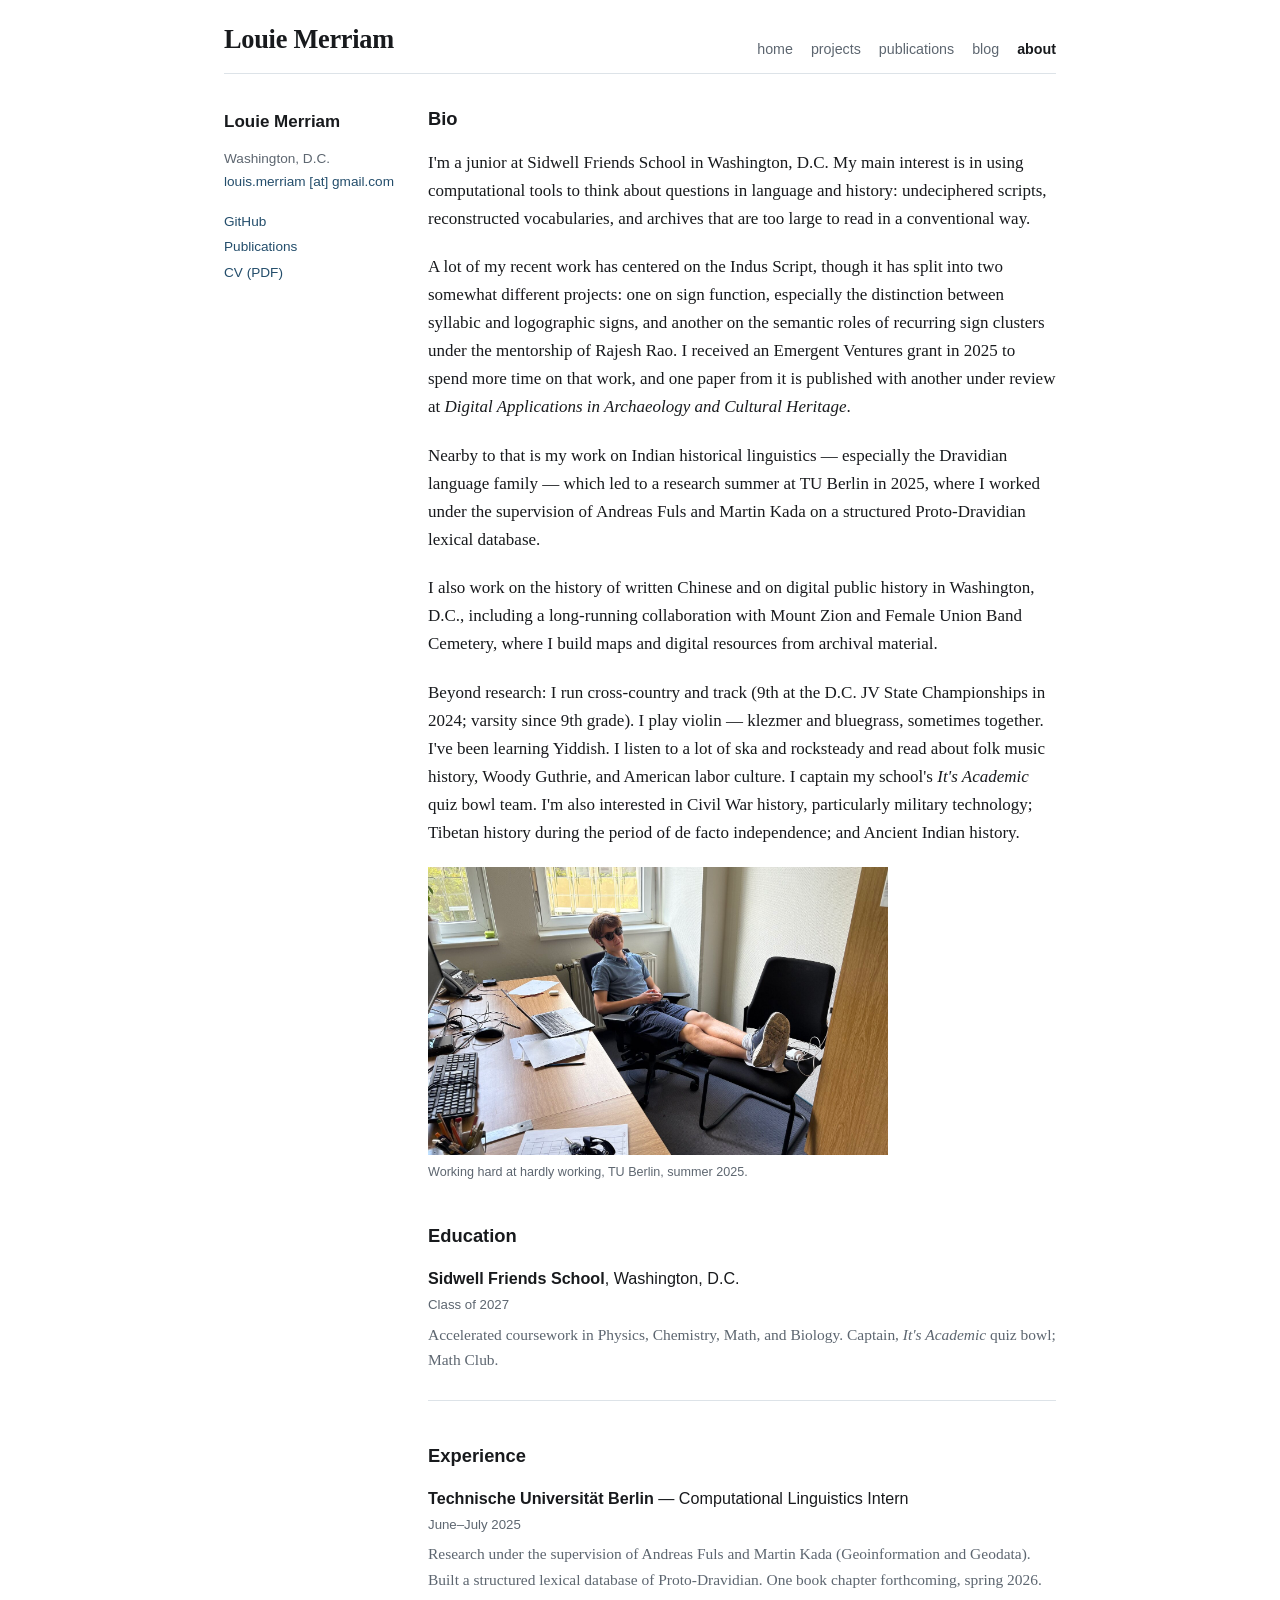
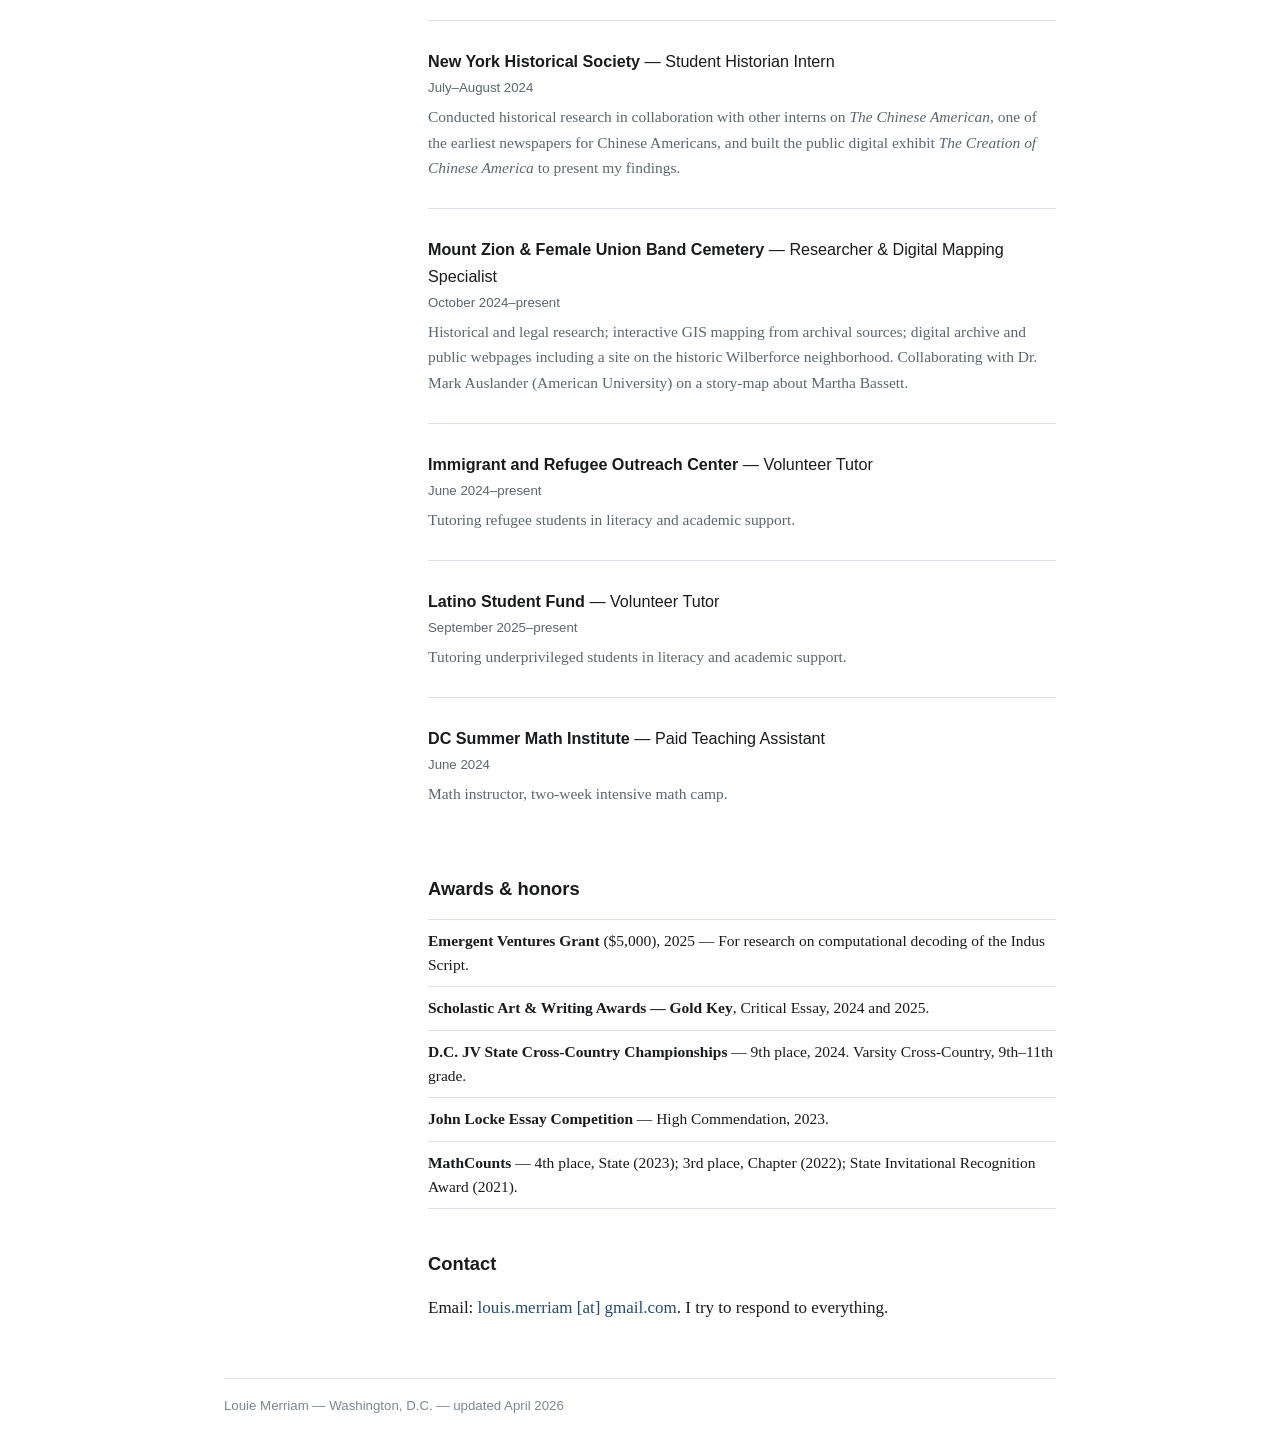
==== about.html @ 3a389e8a "Refine site layout and photo placement" ====
<!DOCTYPE html>
<html lang="en">
<head>
  <meta charset="UTF-8" />
  <meta name="viewport" content="width=device-width, initial-scale=1.0" />
  <title>About &mdash; Louie Merriam</title>
  <link rel="stylesheet" href="style.css" />
</head>
<body>

<div class="site-wrapper">

  <header>
    <div class="site-title"><a href="index.html">Louie Merriam</a></div>
    <nav>
      <a href="index.html">home</a>
      <a href="projects.html">projects</a>
      <a href="publications.html">publications</a>
      <a href="blog.html">blog</a>
      <a href="about.html" class="active">about</a>
    </nav>
  </header>

  <div class="page-body">

    <aside class="sidebar">
      <div class="name">Louie Merriam</div>
      <div class="contact">
        Washington, D.C.<br />
        <a href="mailto:louis.merriam@gmail.com">louis.merriam [at] gmail.com</a>
      </div>
      <div class="sidebar-links">
        <a href="https://github.com/Louie-Merriam" target="_blank">GitHub</a>
        <a href="publications.html">Publications</a>
        <a href="Louis_Merriam_cv_Jan2026.pdf" target="_blank">CV (PDF)</a>
      </div>
    </aside>

    <main class="main-content">

      <h2 class="section-header" style="margin-top:0;">Bio</h2>

      <p>
        I'm a junior at Sidwell Friends School in Washington, D.C. My main interest
        is in using computational tools to think about questions in language and
        history: undeciphered scripts, reconstructed vocabularies, and archives
        that are too large to read in a conventional way.
      </p>

      <p>
        A lot of my recent work has centered on the Indus Script, though it has split
        into two somewhat different projects: one on sign function, especially the
        distinction between syllabic and logographic signs, and another on the
        semantic roles of recurring sign clusters under the mentorship of Rajesh Rao.
        I received an Emergent Ventures grant in 2025 to spend more time on that work,
        and one paper from it is published with another under review at
        <em>Digital Applications in Archaeology and Cultural Heritage</em>.
      </p>

      <p>
        Nearby to that is my work on Indian historical linguistics &mdash; especially
        the Dravidian language family &mdash; which led to a research summer at TU
        Berlin in 2025, where I worked under the supervision of Andreas Fuls and
        Martin Kada on a structured Proto-Dravidian lexical database.
      </p>

      <p>
        I also work on the history of written Chinese and on digital public history
        in Washington, D.C., including a long-running collaboration with Mount Zion
        and Female Union Band Cemetery, where I build maps and digital resources from
        archival material.
      </p>

      <p>
        Beyond research: I run cross-country and track (9th at the D.C. JV State
        Championships in 2024; varsity since 9th grade). I play violin &mdash; klezmer and
        bluegrass, sometimes together. I've been learning Yiddish. I listen to a lot
        of ska and rocksteady and read about folk music history, Woody Guthrie, and
        American labor culture. I captain my school's <em>It's Academic</em> quiz bowl
        team. I'm also interested in Civil War history, particularly military
        technology; Tibetan history during the period of de facto independence; and
        Ancient Indian history.
      </p>

      <figure class="feature-figure feature-figure-wide">
        <img
          src="assets/tu-berlin-office.jpg"
          alt="Louie Merriam reclining in an office chair at TU Berlin."
        />
        <figcaption>Working hard at hardly working, TU Berlin, summer 2025.</figcaption>
      </figure>

      <h2 class="section-header">Education</h2>

      <div class="cv-entry">
        <div class="cv-where"><strong>Sidwell Friends School</strong>, Washington, D.C.</div>
        <div class="cv-when">Class of 2027</div>
        <div class="cv-detail">
          Accelerated coursework in Physics, Chemistry, Math, and Biology.
          Captain, <em>It's Academic</em> quiz bowl; Math Club.
        </div>
      </div>

      <h2 class="section-header">Experience</h2>

      <div class="cv-entry">
        <div class="cv-where">
          <strong>Technische Universit&auml;t Berlin</strong> &mdash; Computational Linguistics Intern
        </div>
        <div class="cv-when">June&ndash;July 2025</div>
        <div class="cv-detail">
          Research under the supervision of Andreas Fuls and Martin Kada
          (Geoinformation and Geodata). Built a structured lexical database of
          Proto-Dravidian. One book chapter forthcoming, spring 2026.
        </div>
      </div>

      <div class="cv-entry">
        <div class="cv-where">
          <strong>New York Historical Society</strong> &mdash; Student Historian Intern
        </div>
        <div class="cv-when">July&ndash;August 2024</div>
        <div class="cv-detail">
          Conducted historical research in collaboration with other interns on
          <em>The Chinese American</em>, one of the earliest newspapers for
          Chinese Americans, and built the public digital exhibit
          <em>The Creation of Chinese America</em> to present my findings.
        </div>
      </div>

      <div class="cv-entry">
        <div class="cv-where">
          <strong>Mount Zion &amp; Female Union Band Cemetery</strong> &mdash;
          Researcher &amp; Digital Mapping Specialist
        </div>
        <div class="cv-when">October 2024&ndash;present</div>
        <div class="cv-detail">
          Historical and legal research; interactive GIS mapping from archival sources;
          digital archive and public webpages including a site on the historic
          Wilberforce neighborhood. Collaborating with Dr. Mark Auslander (American
          University) on a story-map about Martha Bassett.
        </div>
      </div>

      <div class="cv-entry">
        <div class="cv-where">
          <strong>Immigrant and Refugee Outreach Center</strong> &mdash; Volunteer Tutor
        </div>
        <div class="cv-when">June 2024&ndash;present</div>
        <div class="cv-detail">Tutoring refugee students in literacy and academic support.</div>
      </div>

      <div class="cv-entry">
        <div class="cv-where">
          <strong>Latino Student Fund</strong> &mdash; Volunteer Tutor
        </div>
        <div class="cv-when">September 2025&ndash;present</div>
        <div class="cv-detail">Tutoring underprivileged students in literacy and academic support.</div>
      </div>

      <div class="cv-entry">
        <div class="cv-where">
          <strong>DC Summer Math Institute</strong> &mdash; Paid Teaching Assistant
        </div>
        <div class="cv-when">June 2024</div>
        <div class="cv-detail">Math instructor, two-week intensive math camp.</div>
      </div>

      <h2 class="section-header">Awards &amp; honors</h2>

      <ul class="cv-list">
        <li>
          <strong>Emergent Ventures Grant</strong> ($5,000), 2025 &mdash;
          For research on computational decoding of the Indus Script.
        </li>
        <li>
          <strong>Scholastic Art &amp; Writing Awards &mdash; Gold Key</strong>,
          Critical Essay, 2024 and 2025.
        </li>
        <li>
          <strong>D.C. JV State Cross-Country Championships</strong> &mdash; 9th place, 2024.
          Varsity Cross-Country, 9th&ndash;11th grade.
        </li>
        <li>
          <strong>John Locke Essay Competition</strong> &mdash; High Commendation, 2023.
        </li>
        <li>
          <strong>MathCounts</strong> &mdash; 4th place, State (2023);
          3rd place, Chapter (2022); State Invitational Recognition Award (2021).
        </li>
      </ul>

      <h2 class="section-header">Contact</h2>

      <p>
        Email: <a href="mailto:louis.merriam@gmail.com">louis.merriam [at] gmail.com</a>.
        I try to respond to everything.
      </p>

    </main>

  </div>

  <footer>
    <div>Louie Merriam &mdash; Washington, D.C. &mdash; updated April 2026</div>
  </footer>

</div>

</body>
</html>
---- style.css ----
/* =========================================
   Louie Merriam - Personal Site Stylesheet
   ========================================= */

/* --- Reset & Base --- */
*, *::before, *::after {
  box-sizing: border-box;
  margin: 0;
  padding: 0;
}

:root {
  --accent:    #234d6b;
  --accent-lt: #234d6b;
  --text:      #181a1d;
  --muted:     #5d6670;
  --border:    #dde3e8;
  --bg:        #ffffff;
  --sidebar-w: 170px;
  --max-w:     880px;
}

html {
  font-size: 17px;
  scroll-behavior: smooth;
}

body {
  font-family: Georgia, 'Times New Roman', Times, serif;
  color: var(--text);
  background: var(--bg);
  line-height: 1.65;
}

a {
  color: var(--accent);
  text-decoration: none;
}

a:hover {
  text-decoration: underline;
  color: var(--accent-lt);
}

/* --- Site wrapper --- */
.site-wrapper {
  max-width: var(--max-w);
  margin: 0 auto;
  padding: 0 24px;
}

/* --- Header / Nav --- */
header {
  display: flex;
  justify-content: space-between;
  align-items: flex-end;
  flex-wrap: wrap;
  gap: 18px 28px;
  border-bottom: 1px solid var(--border);
  padding: 18px 0 12px;
}

.site-title {
  font-family: Georgia, 'Times New Roman', Times, serif;
  font-size: 1.55rem;
  font-weight: 600;
  letter-spacing: -0.01em;
  color: var(--text);
  margin-bottom: 0;
}

.site-title a {
  color: inherit;
}

nav {
  display: flex;
  gap: 18px;
  flex-wrap: wrap;
  padding-bottom: 0;
}

nav a {
  font-family: 'Helvetica Neue', Helvetica, Arial, sans-serif;
  font-size: 0.84rem;
  font-weight: 400;
  letter-spacing: 0;
  text-transform: none;
  color: var(--muted);
  padding-bottom: 0;
  border-bottom: none;
  transition: color 0.15s ease;
}

nav a:hover {
  color: var(--text);
  text-decoration: underline;
}

nav a.active {
  color: var(--text);
  font-weight: 600;
}

/* --- Main layout --- */
.page-body {
  display: grid;
  grid-template-columns: var(--sidebar-w) 1fr;
  gap: 34px;
  padding: 30px 0 56px;
}

/* Single-column pages (blog, projects list) */
.page-body.single-col {
  grid-template-columns: 1fr;
}

/* --- Sidebar --- */
.sidebar {
  padding-top: 4px;
}

.sidebar .name {
  font-family: 'Helvetica Neue', Helvetica, Arial, sans-serif;
  font-size: 1rem;
  font-weight: 600;
  margin-bottom: 10px;
  color: var(--text);
}

.sidebar .contact {
  font-size: 0.8rem;
  color: var(--muted);
  line-height: 1.7;
  font-family: 'Helvetica Neue', Helvetica, Arial, sans-serif;
}

.sidebar .contact a {
  color: var(--accent);
}

.sidebar-links {
  margin-top: 18px;
  display: flex;
  flex-direction: column;
  gap: 3px;
}

.sidebar-links a {
  font-family: 'Helvetica Neue', Helvetica, Arial, sans-serif;
  font-size: 0.8rem;
  color: var(--accent);
}

/* --- Main content --- */
.main-content {
  min-width: 0;
  max-width: 42rem;
}

.page-body.single-col .main-content {
  max-width: 46rem;
}

.main-content p {
  margin-bottom: 1.2em;
}

.main-content p:last-child {
  margin-bottom: 0;
}

/* --- Section headers --- */
.section-header {
  font-family: 'Helvetica Neue', Helvetica, Arial, sans-serif;
  font-size: 1.08rem;
  font-weight: 600;
  margin: 2.2em 0 0.75em;
  padding-bottom: 0;
  border-bottom: none;
  color: var(--text);
  clear: both;
}

.section-header:first-child {
  margin-top: 0;
}

/* --- Cards (projects / blog) --- */
.card-list {
  list-style: none;
  margin-top: 1em;
}

.card {
  display: block;
  margin-bottom: 1.8em;
  padding-bottom: 1.8em;
  border-bottom: 1px solid var(--border);
}

.card:last-child {
  border-bottom: none;
  margin-bottom: 0;
  padding-bottom: 0;
}

.card-body {
  flex: 1;
  min-width: 0;
}

.card-title {
  font-family: 'Helvetica Neue', Helvetica, Arial, sans-serif;
  font-weight: 600;
  font-size: 1rem;
  margin-bottom: 0.2em;
  color: var(--text);
}

.card-title a {
  color: inherit;
}

.card-title a:hover {
  color: var(--accent);
  text-decoration: none;
}

.card-meta {
  font-family: 'Helvetica Neue', Helvetica, Arial, sans-serif;
  font-size: 0.78rem;
  color: var(--muted);
  margin-bottom: 0.45em;
  letter-spacing: 0;
}

.card-desc {
  font-size: 0.94rem;
  color: var(--text);
}

.card-desc p {
  margin-bottom: 0.8em;
}

.card-desc p:last-child {
  margin-bottom: 0;
}

.card-has-img {
  display: flex;
  gap: 18px;
  align-items: flex-start;
}

.card-image-wrap {
  flex: 0 0 150px;
}

.card-img {
  display: block;
  width: 100%;
  aspect-ratio: 5 / 4;
  object-fit: cover;
  border: none;
  border-radius: 0;
  background: transparent;
}

.feature-figure {
  margin: 0;
  padding: 0;
  border: none;
  background: transparent;
  border-radius: 0;
  overflow: visible;
  box-shadow: none;
}

.feature-figure img {
  display: block;
  width: 100%;
  height: auto;
}

.feature-figure figcaption {
  margin-top: 0.45rem;
  font-family: 'Helvetica Neue', Helvetica, Arial, sans-serif;
  font-size: 0.74rem;
  line-height: 1.45;
  color: var(--muted);
  letter-spacing: 0;
}

.feature-figure-block {
  max-width: 560px;
  margin: 0 0 1.35rem;
}

.feature-figure-wide {
  max-width: 460px;
  margin: 1rem 0 1.35rem;
}

.feature-figure-wide img {
  aspect-ratio: 16 / 10;
  object-fit: cover;
  object-position: center;
}

/* --- Blog post page --- */
.post-header {
  margin-bottom: 2em;
  padding-bottom: 1em;
  border-bottom: 1px solid var(--border);
}

.post-title {
  font-family: 'Helvetica Neue', Helvetica, Arial, sans-serif;
  font-size: 1.7rem;
  font-weight: 700;
  line-height: 1.25;
  margin-bottom: 0.4em;
}

.post-meta {
  font-family: 'Helvetica Neue', Helvetica, Arial, sans-serif;
  font-size: 0.82rem;
  color: var(--muted);
}

.post-body p {
  margin-bottom: 1.3em;
}

.post-body h2 {
  font-family: 'Helvetica Neue', Helvetica, Arial, sans-serif;
  font-size: 1.15rem;
  font-weight: 700;
  margin: 2em 0 0.6em;
}

/* --- Tag pills --- */
.tag {
  display: inline-block;
  font-family: 'Helvetica Neue', Helvetica, Arial, sans-serif;
  font-size: 0.76rem;
  font-weight: 400;
  letter-spacing: 0;
  text-transform: none;
  background: transparent;
  color: var(--muted);
  padding: 0;
  border-radius: 0;
  margin-right: 0.35rem;
}

/* --- Back link --- */
.back-link {
  font-family: 'Helvetica Neue', Helvetica, Arial, sans-serif;
  font-size: 0.82rem;
  color: var(--muted);
  display: inline-block;
  margin-bottom: 1.5em;
}

.back-link:hover {
  color: var(--text);
  text-decoration: none;
}

/* --- Publications --- */
.pub-list {
  list-style: none;
  margin-top: 0.8em;
  margin-bottom: 2em;
}

.pub-item {
  padding: 0.9em 0;
  border-bottom: 1px solid var(--border);
}

.pub-item:first-child {
  border-top: 1px solid var(--border);
}

.pub-title {
  font-family: 'Helvetica Neue', Helvetica, Arial, sans-serif;
  font-size: 0.95rem;
  font-weight: 600;
  color: var(--text);
  margin-bottom: 0.25em;
  line-height: 1.4;
}

.pub-meta {
  font-size: 0.84rem;
  color: var(--muted);
  font-family: 'Helvetica Neue', Helvetica, Arial, sans-serif;
}

.pub-note {
  font-size: 0.84rem;
  color: var(--muted);
  margin-top: 0.4em;
  font-style: italic;
}

.pub-status {
  display: inline-block;
  font-family: 'Helvetica Neue', Helvetica, Arial, sans-serif;
  font-size: 0.72rem;
  font-weight: 500;
  letter-spacing: 0;
  text-transform: none;
  padding: 0;
  border-radius: 0;
  margin-left: 0.35rem;
  vertical-align: middle;
}

.pub-status.review {
  background: transparent;
  color: var(--muted);
}

.pub-status.forthcoming {
  background: transparent;
  color: var(--muted);
}

/* --- Section subheader --- */
.section-subheader {
  font-family: 'Helvetica Neue', Helvetica, Arial, sans-serif;
  font-size: 0.82rem;
  font-weight: 700;
  letter-spacing: 0.07em;
  text-transform: uppercase;
  color: var(--muted);
  margin: 2em 0 0.2em;
}

/* --- CV entries (about page) --- */
.cv-entry {
  margin-bottom: 1.6em;
  padding-bottom: 1.6em;
  border-bottom: 1px solid var(--border);
}

.cv-entry:last-of-type {
  border-bottom: none;
}

.cv-where {
  font-family: 'Helvetica Neue', Helvetica, Arial, sans-serif;
  font-size: 0.95rem;
  color: var(--text);
  margin-bottom: 0.15em;
}

.cv-when {
  font-family: 'Helvetica Neue', Helvetica, Arial, sans-serif;
  font-size: 0.78rem;
  color: var(--muted);
  margin-bottom: 0.4em;
}

.cv-detail {
  font-size: 0.91rem;
  color: var(--muted);
  line-height: 1.65;
}

.cv-list {
  list-style: none;
  margin-top: 0.5em;
}

.cv-list li {
  padding: 0.6em 0;
  border-bottom: 1px solid var(--border);
  font-size: 0.91rem;
  line-height: 1.55;
}

.cv-list li:first-child {
  border-top: 1px solid var(--border);
}

/* --- Footer --- */
footer {
  border-top: 1px solid var(--border);
  padding: 16px 0 20px;
  font-family: 'Helvetica Neue', Helvetica, Arial, sans-serif;
  font-size: 0.78rem;
  color: #7d8791;
}

.inline-photo {
  display: inline-block;
  width: 260px;
  max-width: 58%;
  margin: 0.55rem 0 0 0.9rem;
  vertical-align: top;
}

.inline-photo img {
  display: block;
  width: 100%;
  height: auto;
}

.inline-photo-caption {
  display: block;
  margin-top: 0.35rem;
  font-family: 'Helvetica Neue', Helvetica, Arial, sans-serif;
  font-size: 0.72rem;
  line-height: 1.4;
  color: var(--muted);
}

/* --- Responsive --- */
@media (max-width: 640px) {
  header {
    align-items: flex-start;
  }

  .page-body {
    grid-template-columns: 1fr;
    gap: 28px;
  }

  .sidebar {
    border-bottom: 1px solid var(--border);
    padding-bottom: 24px;
  }

  nav {
    gap: 16px;
    flex-wrap: wrap;
  }

  .card-has-img {
    flex-direction: column;
    gap: 14px;
  }

  .card-image-wrap {
    flex: none;
    width: 100%;
  }

  .card-img {
    aspect-ratio: 16 / 9;
  }

  .feature-figure-block {
    max-width: 100%;
  }

  .inline-photo {
    display: block;
    width: 100%;
    max-width: 260px;
    margin: 0.9rem 0 0;
  }
}
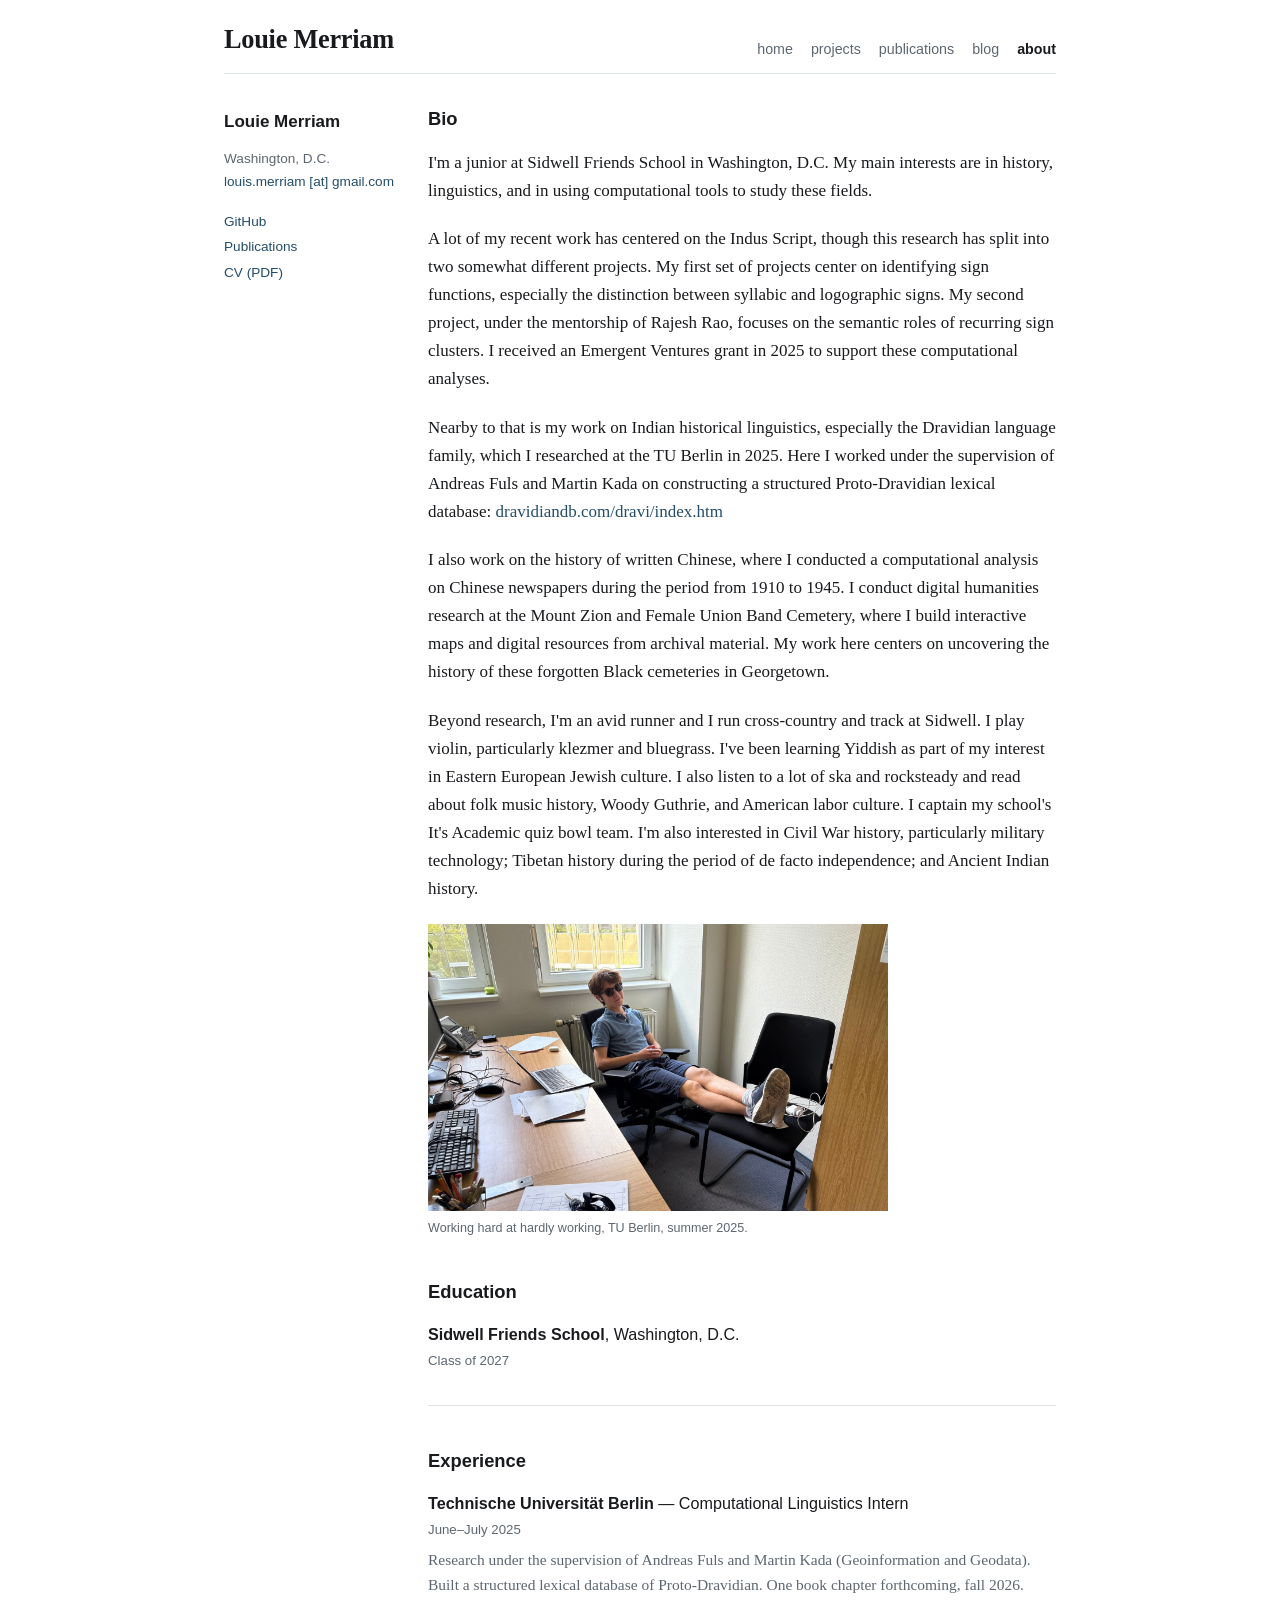
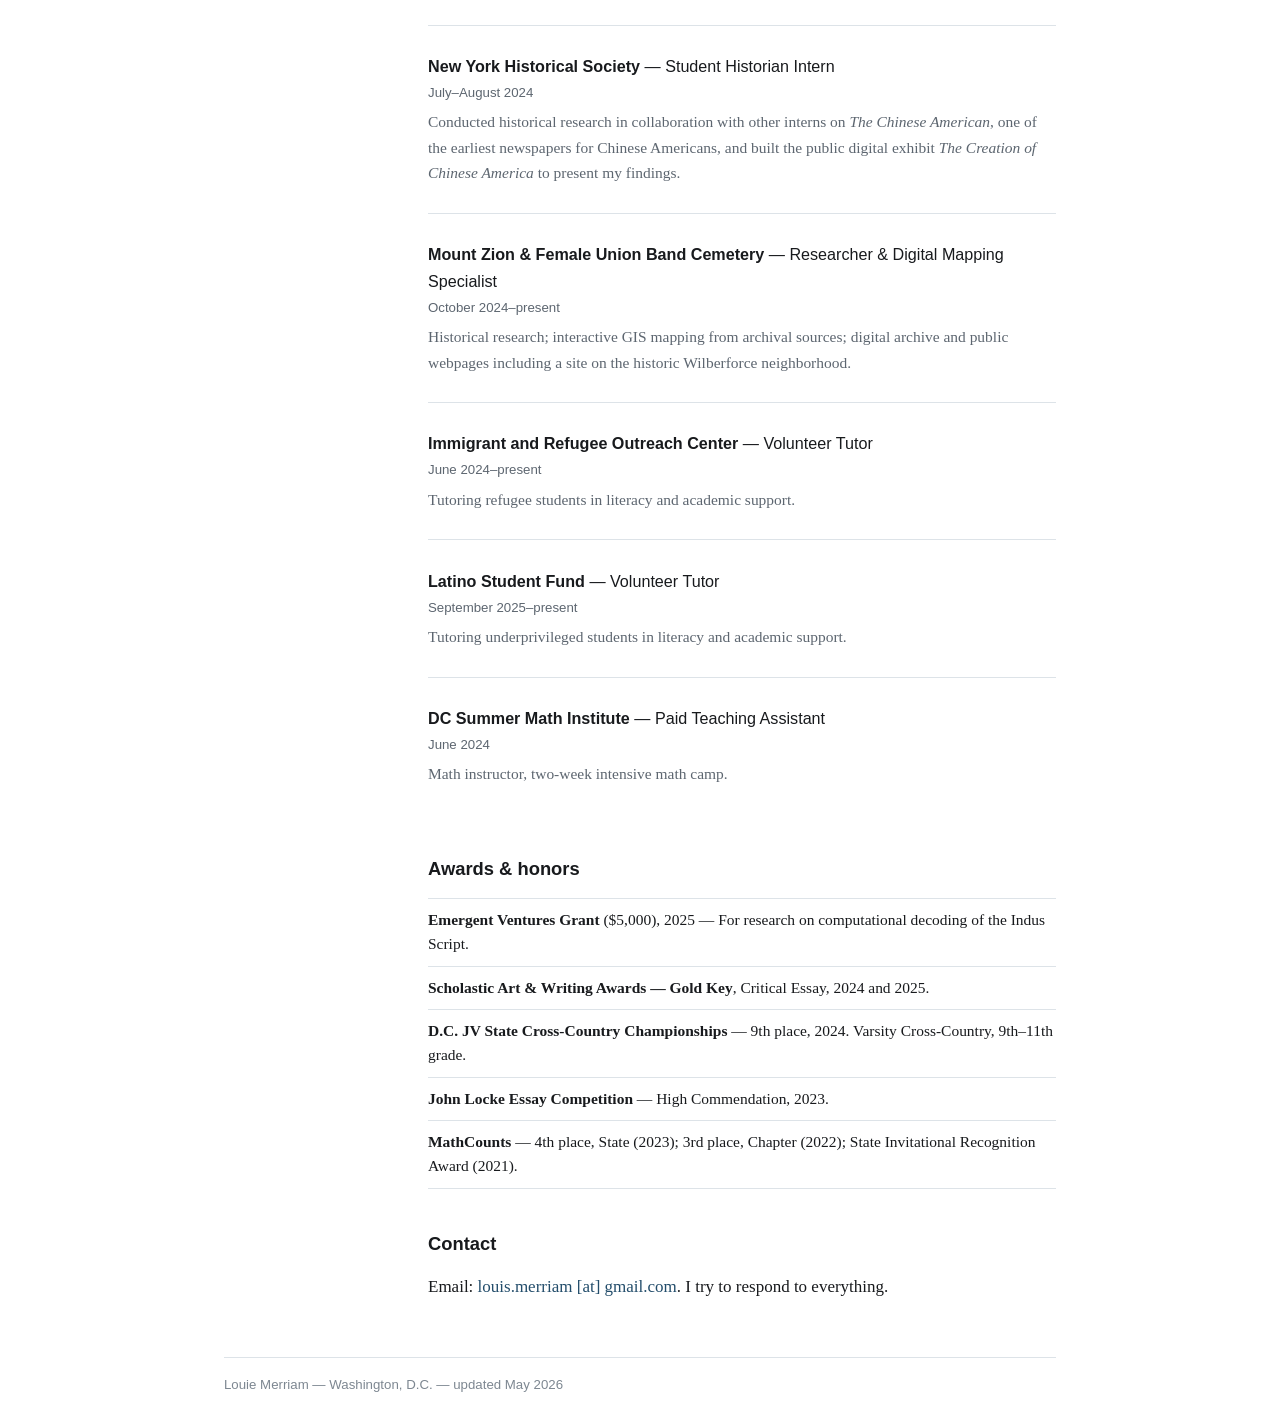
==== commit aa9fbaa8: "Update site bio and project text" ====
--- a/about.html
+++ b/about.html
@@ -4,6 +4,11 @@
   <meta charset="UTF-8" />
   <meta name="viewport" content="width=device-width, initial-scale=1.0" />
   <title>About &mdash; Louie Merriam</title>
+  <meta name="description" content="About Louie Merriam &mdash; student researcher at Sidwell Friends School, Washington D.C." />
+  <meta property="og:title" content="About &mdash; Louie Merriam" />
+  <meta property="og:type" content="website" />
+  <meta property="og:url" content="https://louie-merriam.github.io/about.html" />
+  <link rel="canonical" href="https://louie-merriam.github.io/about.html" />
   <link rel="stylesheet" href="style.css" />
 </head>
 <body>
@@ -41,43 +46,44 @@
       <h2 class="section-header" style="margin-top:0;">Bio</h2>
 
       <p>
-        I'm a junior at Sidwell Friends School in Washington, D.C. My main interest
-        is in using computational tools to think about questions in language and
-        history: undeciphered scripts, reconstructed vocabularies, and archives
-        that are too large to read in a conventional way.
-      </p>
-
-      <p>
-        A lot of my recent work has centered on the Indus Script, though it has split
-        into two somewhat different projects: one on sign function, especially the
-        distinction between syllabic and logographic signs, and another on the
-        semantic roles of recurring sign clusters under the mentorship of Rajesh Rao.
-        I received an Emergent Ventures grant in 2025 to spend more time on that work,
-        and one paper from it is published with another under review at
-        <em>Digital Applications in Archaeology and Cultural Heritage</em>.
-      </p>
-
-      <p>
-        Nearby to that is my work on Indian historical linguistics &mdash; especially
-        the Dravidian language family &mdash; which led to a research summer at TU
-        Berlin in 2025, where I worked under the supervision of Andreas Fuls and
-        Martin Kada on a structured Proto-Dravidian lexical database.
-      </p>
-
-      <p>
-        I also work on the history of written Chinese and on digital public history
-        in Washington, D.C., including a long-running collaboration with Mount Zion
-        and Female Union Band Cemetery, where I build maps and digital resources from
-        archival material.
-      </p>
-
-      <p>
-        Beyond research: I run cross-country and track (9th at the D.C. JV State
-        Championships in 2024; varsity since 9th grade). I play violin &mdash; klezmer and
-        bluegrass, sometimes together. I've been learning Yiddish. I listen to a lot
-        of ska and rocksteady and read about folk music history, Woody Guthrie, and
-        American labor culture. I captain my school's <em>It's Academic</em> quiz bowl
-        team. I'm also interested in Civil War history, particularly military
+        I'm a junior at Sidwell Friends School in Washington, D.C. My main interests
+        are in history, linguistics, and in using computational tools to study these
+        fields.
+      </p>
+
+      <p>
+        A lot of my recent work has centered on the Indus Script, though this research
+        has split into two somewhat different projects. My first set of projects center
+        on identifying sign functions, especially the distinction between syllabic and
+        logographic signs. My second project, under the mentorship of Rajesh Rao,
+        focuses on the semantic roles of recurring sign clusters. I received an
+        Emergent Ventures grant in 2025 to support these computational analyses.
+      </p>
+
+      <p>
+        Nearby to that is my work on Indian historical linguistics, especially the
+        Dravidian language family, which I researched at the TU Berlin in 2025. Here
+        I worked under the supervision of Andreas Fuls and Martin Kada on constructing
+        a structured Proto-Dravidian lexical database:
+        <a href="https://dravidiandb.com/dravi/index.htm" target="_blank">dravidiandb.com/dravi/index.htm</a>
+      </p>
+
+      <p>
+        I also work on the history of written Chinese, where I conducted a
+        computational analysis on Chinese newspapers during the period from 1910 to
+        1945. I conduct digital humanities research at the Mount Zion and Female Union
+        Band Cemetery, where I build interactive maps and digital resources from
+        archival material. My work here centers on uncovering the history of these
+        forgotten Black cemeteries in Georgetown.
+      </p>
+
+      <p>
+        Beyond research, I'm an avid runner and I run cross-country and track at
+        Sidwell. I play violin, particularly klezmer and bluegrass. I've been learning
+        Yiddish as part of my interest in Eastern European Jewish culture. I also
+        listen to a lot of ska and rocksteady and read about folk music history, Woody
+        Guthrie, and American labor culture. I captain my school's It's Academic quiz
+        bowl team. I'm also interested in Civil War history, particularly military
         technology; Tibetan history during the period of de facto independence; and
         Ancient Indian history.
       </p>
@@ -95,10 +101,6 @@
       <div class="cv-entry">
         <div class="cv-where"><strong>Sidwell Friends School</strong>, Washington, D.C.</div>
         <div class="cv-when">Class of 2027</div>
-        <div class="cv-detail">
-          Accelerated coursework in Physics, Chemistry, Math, and Biology.
-          Captain, <em>It's Academic</em> quiz bowl; Math Club.
-        </div>
       </div>
 
       <h2 class="section-header">Experience</h2>
@@ -111,7 +113,7 @@
         <div class="cv-detail">
           Research under the supervision of Andreas Fuls and Martin Kada
           (Geoinformation and Geodata). Built a structured lexical database of
-          Proto-Dravidian. One book chapter forthcoming, spring 2026.
+          Proto-Dravidian. One book chapter forthcoming, fall 2026.
         </div>
       </div>
 
@@ -135,10 +137,9 @@
         </div>
         <div class="cv-when">October 2024&ndash;present</div>
         <div class="cv-detail">
-          Historical and legal research; interactive GIS mapping from archival sources;
-          digital archive and public webpages including a site on the historic
-          Wilberforce neighborhood. Collaborating with Dr. Mark Auslander (American
-          University) on a story-map about Martha Bassett.
+          Historical research; interactive GIS mapping from archival sources; digital
+          archive and public webpages including a site on the historic Wilberforce
+          neighborhood.
         </div>
       </div>
 
@@ -202,7 +203,7 @@
   </div>
 
   <footer>
-    <div>Louie Merriam &mdash; Washington, D.C. &mdash; updated April 2026</div>
+    <div>Louie Merriam &mdash; Washington, D.C. &mdash; updated May 2026</div>
   </footer>
 
 </div>
--- a/style.css
+++ b/style.css
@@ -162,6 +162,10 @@
   max-width: 46rem;
 }
 
+.projects-content {
+  max-width: none;
+}
+
 .main-content p {
   margin-bottom: 1.2em;
 }
@@ -268,6 +272,22 @@
   background: transparent;
 }
 
+.projects-content .card-has-img {
+  display: grid;
+  grid-template-columns: 180px minmax(0, 1fr);
+  gap: 24px;
+  align-items: start;
+}
+
+.projects-content .card-image-wrap {
+  width: 180px;
+}
+
+.projects-content .card-img {
+  width: 180px;
+  aspect-ratio: 4 / 3;
+}
+
 .feature-figure {
   margin: 0;
   padding: 0;
@@ -499,11 +519,10 @@
 }
 
 .inline-photo {
-  display: inline-block;
+  display: block;
   width: 260px;
   max-width: 58%;
-  margin: 0.55rem 0 0 0.9rem;
-  vertical-align: top;
+  margin: 0.75rem 0 0;
 }
 
 .inline-photo img {
@@ -547,8 +566,18 @@
     gap: 14px;
   }
 
+  .projects-content .card-has-img {
+    grid-template-columns: 1fr;
+    gap: 14px;
+  }
+
   .card-image-wrap {
     flex: none;
+    width: 100%;
+  }
+
+  .projects-content .card-image-wrap,
+  .projects-content .card-img {
     width: 100%;
   }
 
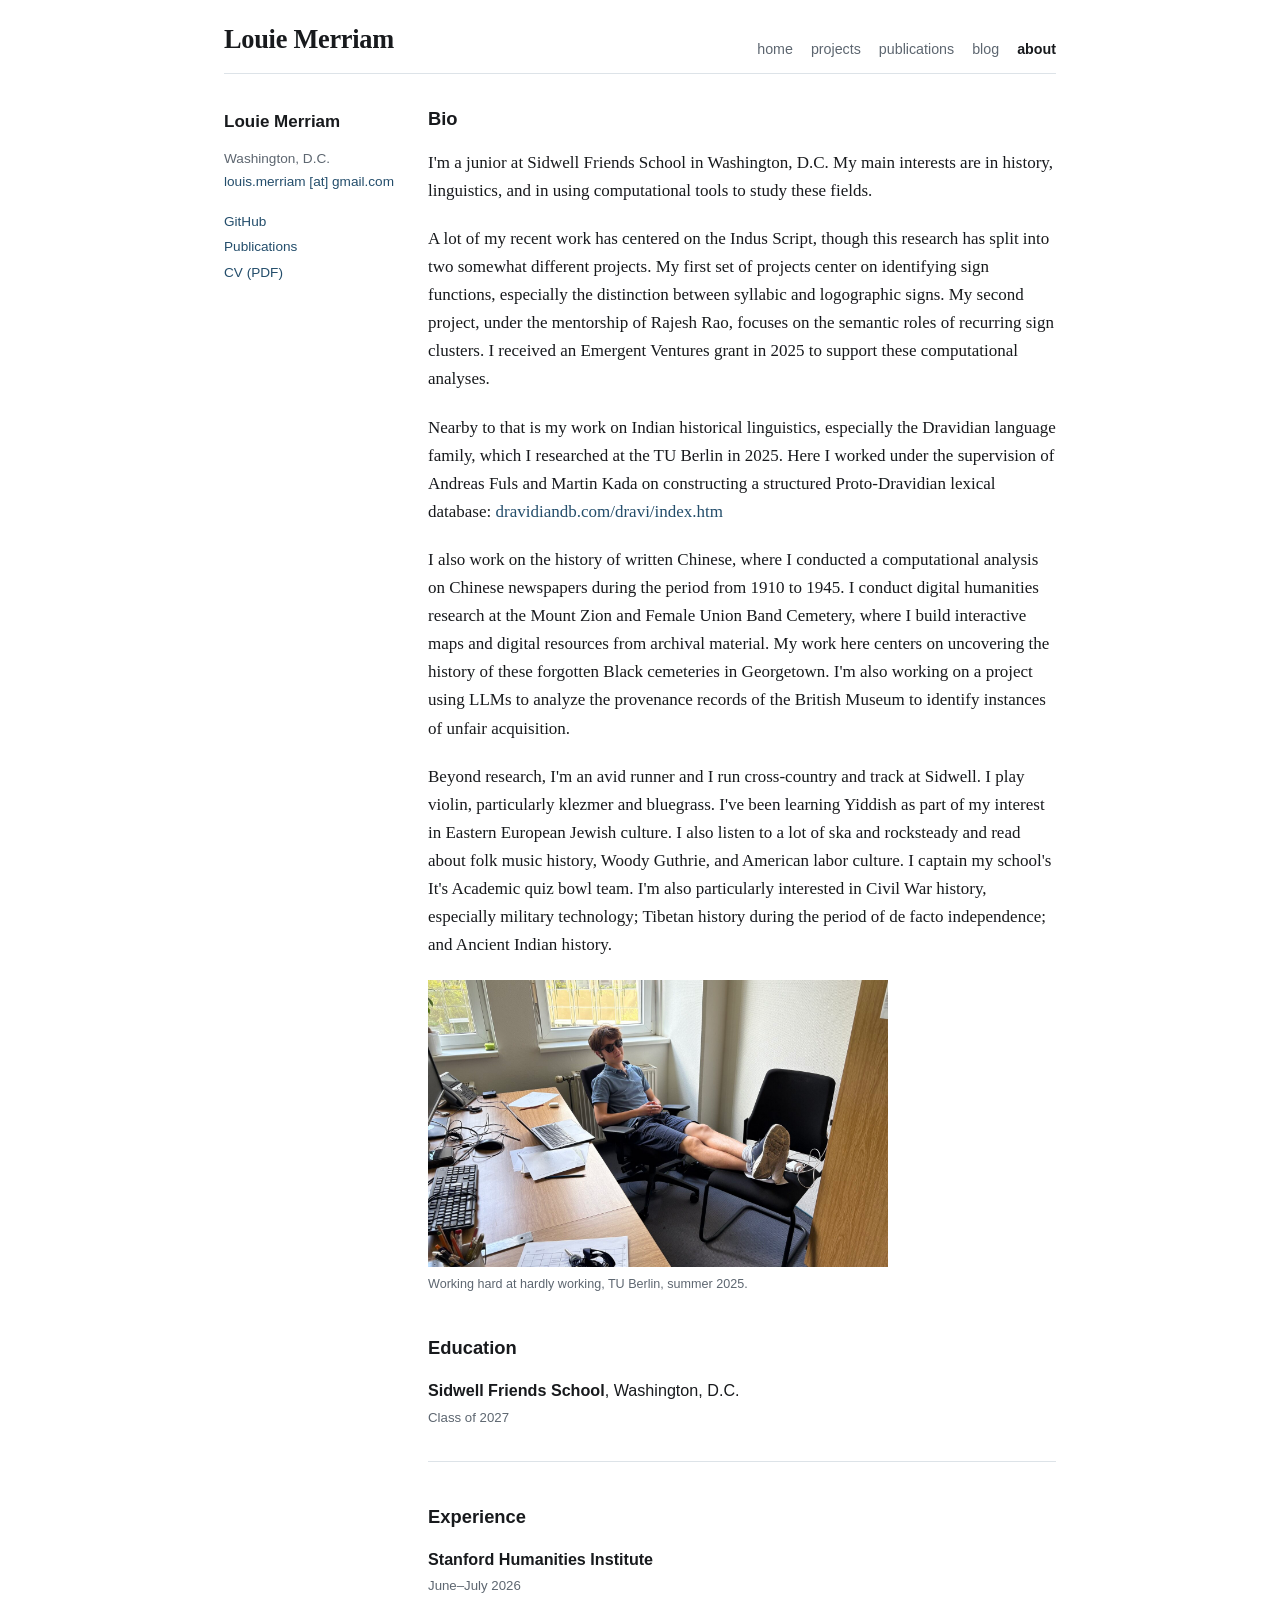
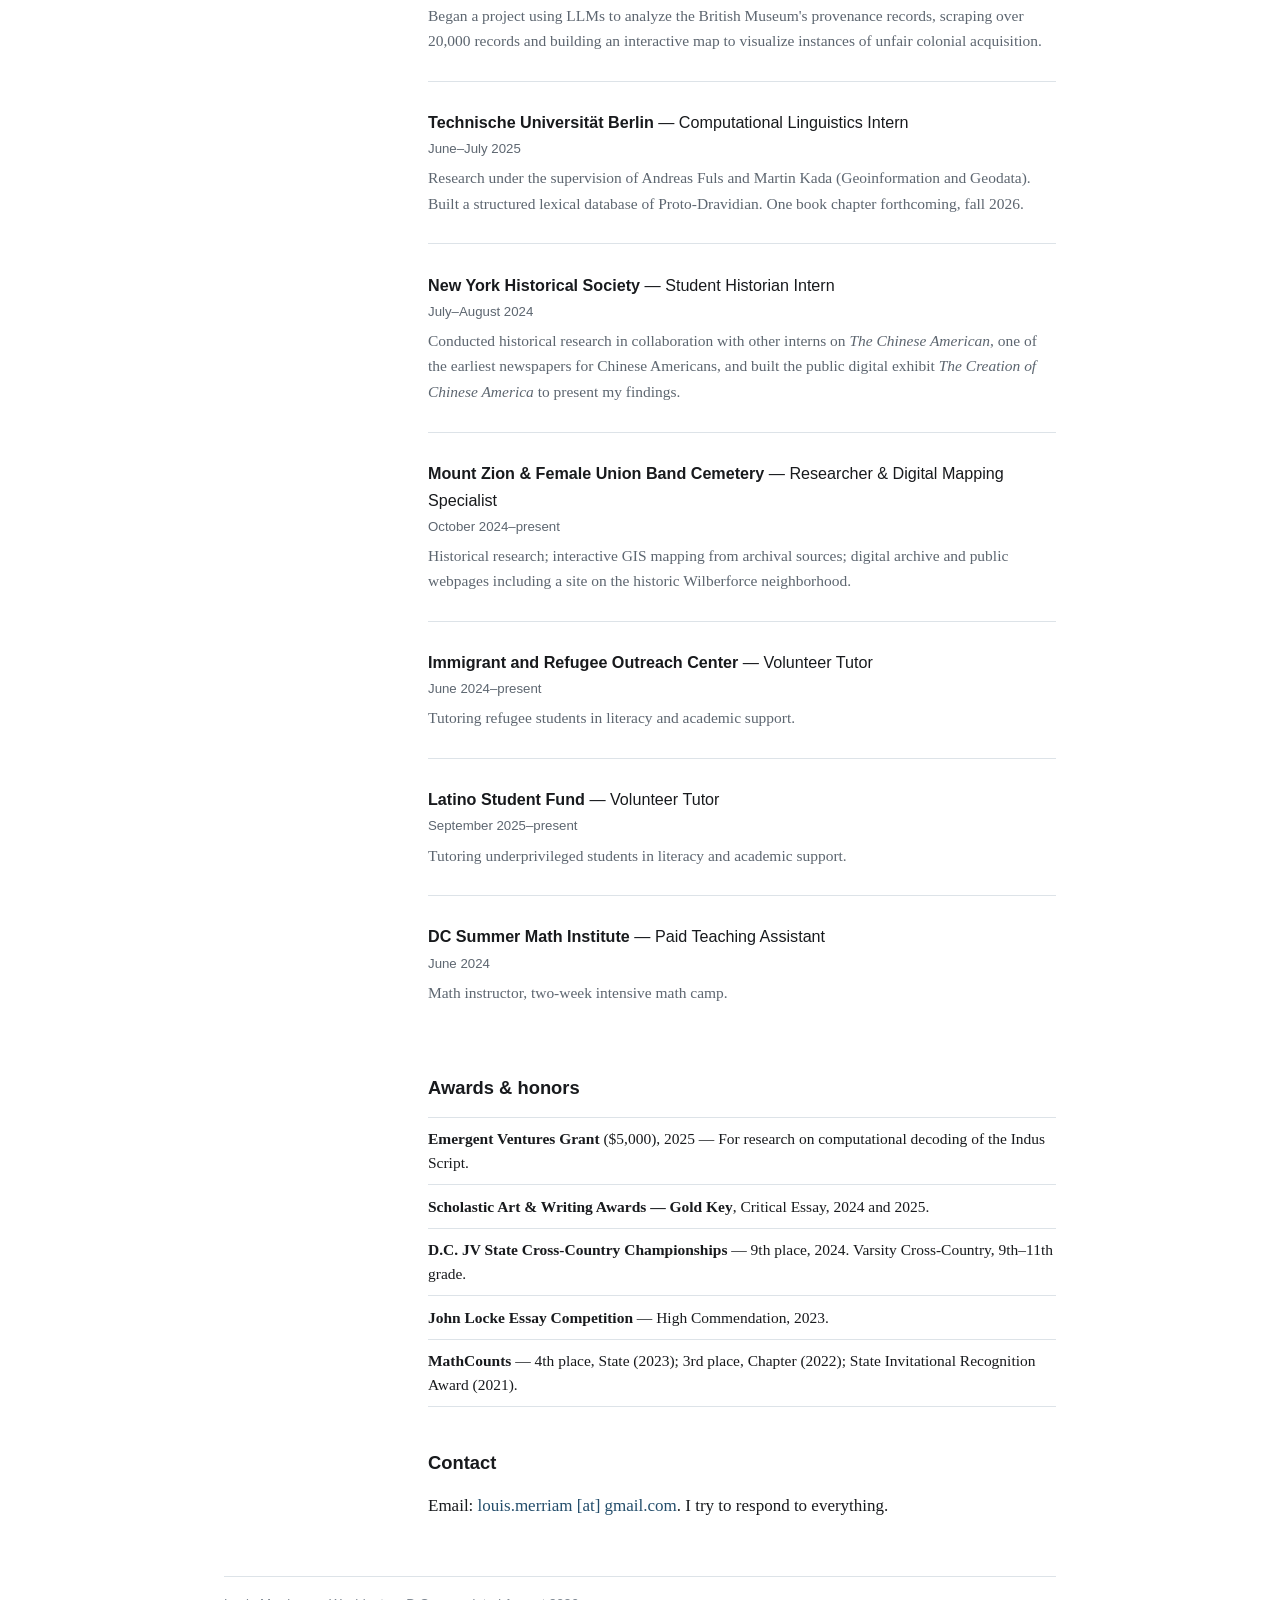
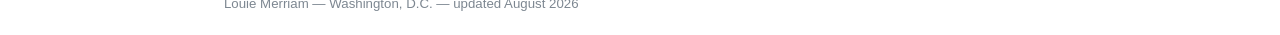
==== commit bfc280d8: "Update site text; add British Museum project and Indian Express press link" ====
--- a/about.html
+++ b/about.html
@@ -74,7 +74,9 @@
         1945. I conduct digital humanities research at the Mount Zion and Female Union
         Band Cemetery, where I build interactive maps and digital resources from
         archival material. My work here centers on uncovering the history of these
-        forgotten Black cemeteries in Georgetown.
+        forgotten Black cemeteries in Georgetown. I'm also working on a project using
+        LLMs to analyze the provenance records of the British Museum to identify
+        instances of unfair acquisition.
       </p>
 
       <p>
@@ -83,8 +85,8 @@
         Yiddish as part of my interest in Eastern European Jewish culture. I also
         listen to a lot of ska and rocksteady and read about folk music history, Woody
         Guthrie, and American labor culture. I captain my school's It's Academic quiz
-        bowl team. I'm also interested in Civil War history, particularly military
-        technology; Tibetan history during the period of de facto independence; and
+        bowl team. I'm also particularly interested in Civil War history, especially
+        military technology; Tibetan history during the period of de facto independence; and
         Ancient Indian history.
       </p>
 
@@ -107,6 +109,18 @@
 
       <div class="cv-entry">
         <div class="cv-where">
+          <strong>Stanford Humanities Institute</strong>
+        </div>
+        <div class="cv-when">June&ndash;July 2026</div>
+        <div class="cv-detail">
+          Began a project using LLMs to analyze the British Museum's provenance
+          records, scraping over 20,000 records and building an interactive map to
+          visualize instances of unfair colonial acquisition.
+        </div>
+      </div>
+
+      <div class="cv-entry">
+        <div class="cv-where">
           <strong>Technische Universit&auml;t Berlin</strong> &mdash; Computational Linguistics Intern
         </div>
         <div class="cv-when">June&ndash;July 2025</div>
@@ -203,7 +217,7 @@
   </div>
 
   <footer>
-    <div>Louie Merriam &mdash; Washington, D.C. &mdash; updated May 2026</div>
+    <div>Louie Merriam &mdash; Washington, D.C. &mdash; updated August 2026</div>
   </footer>
 
 </div>
--- a/style.css
+++ b/style.css
@@ -596,3 +596,7 @@
     margin: 0.9rem 0 0;
   }
 }
+
+.press-note {
+  font-size: 0.88rem;
+}
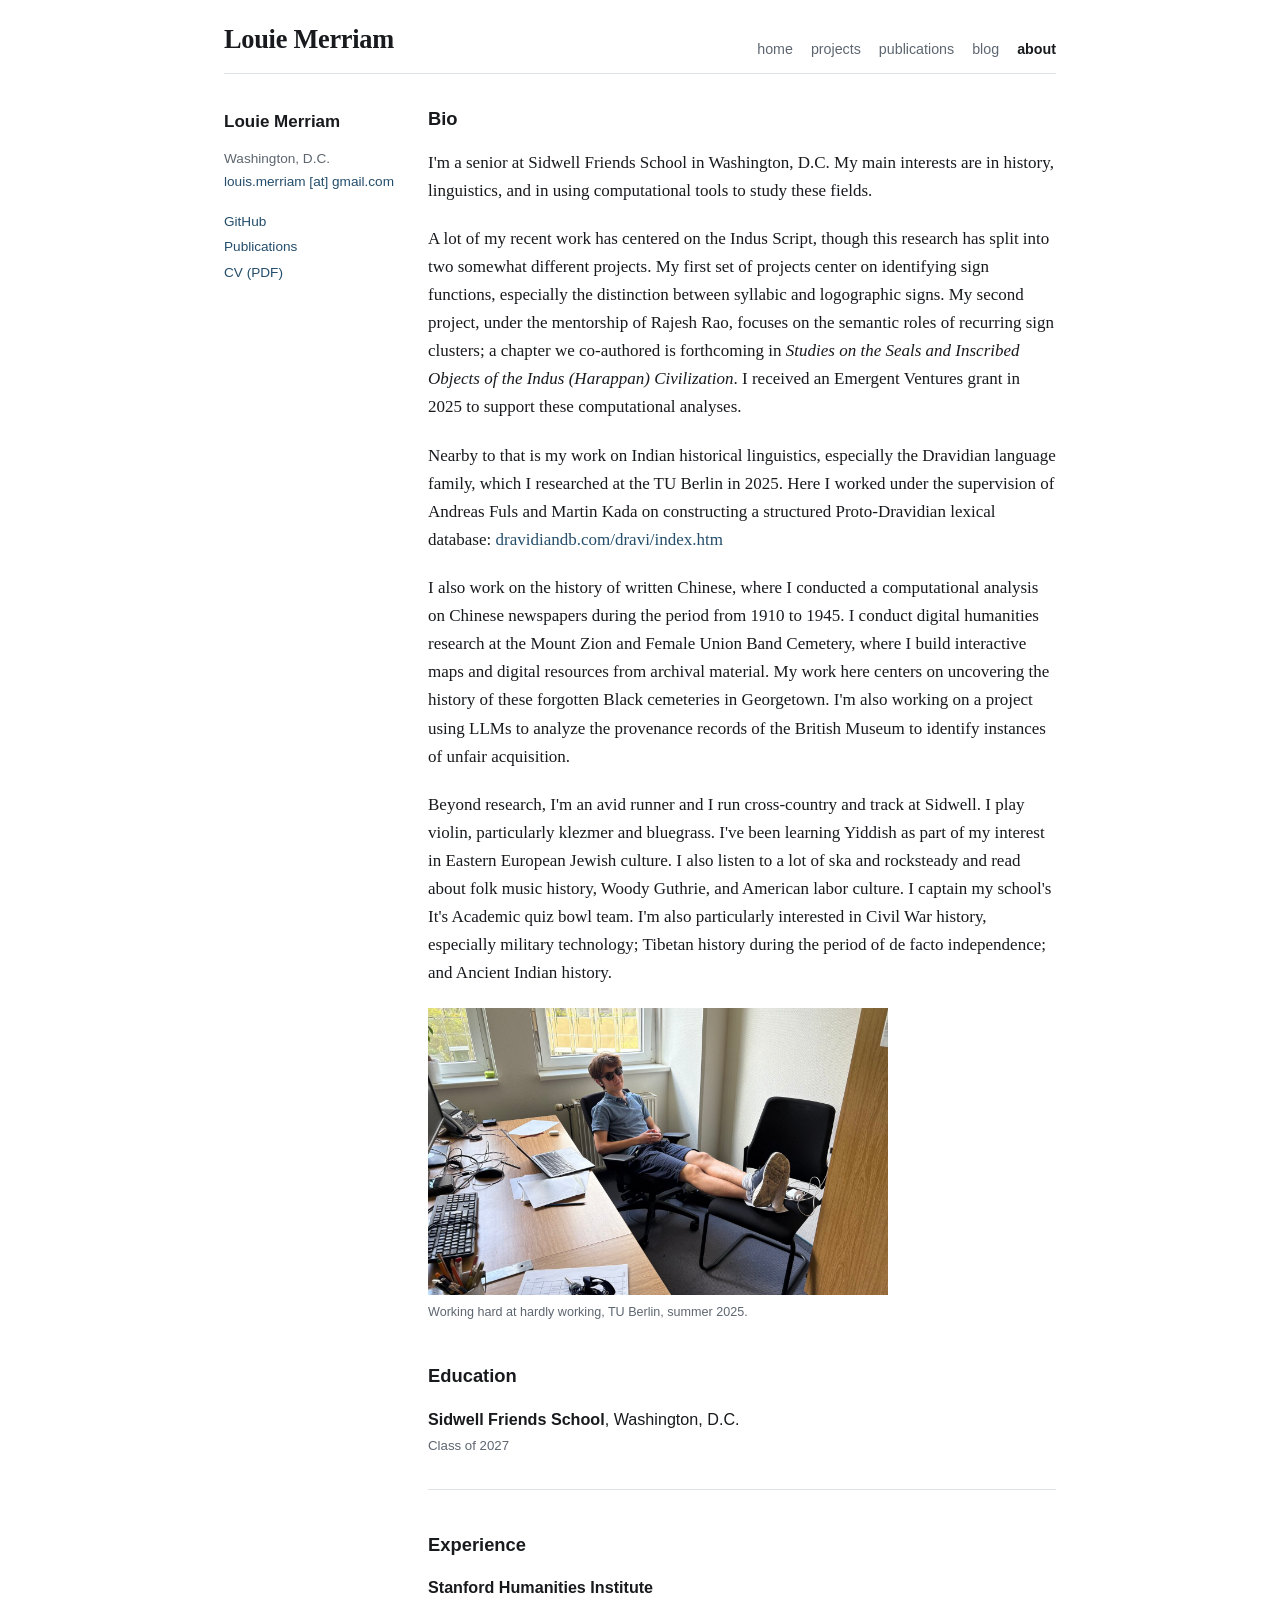
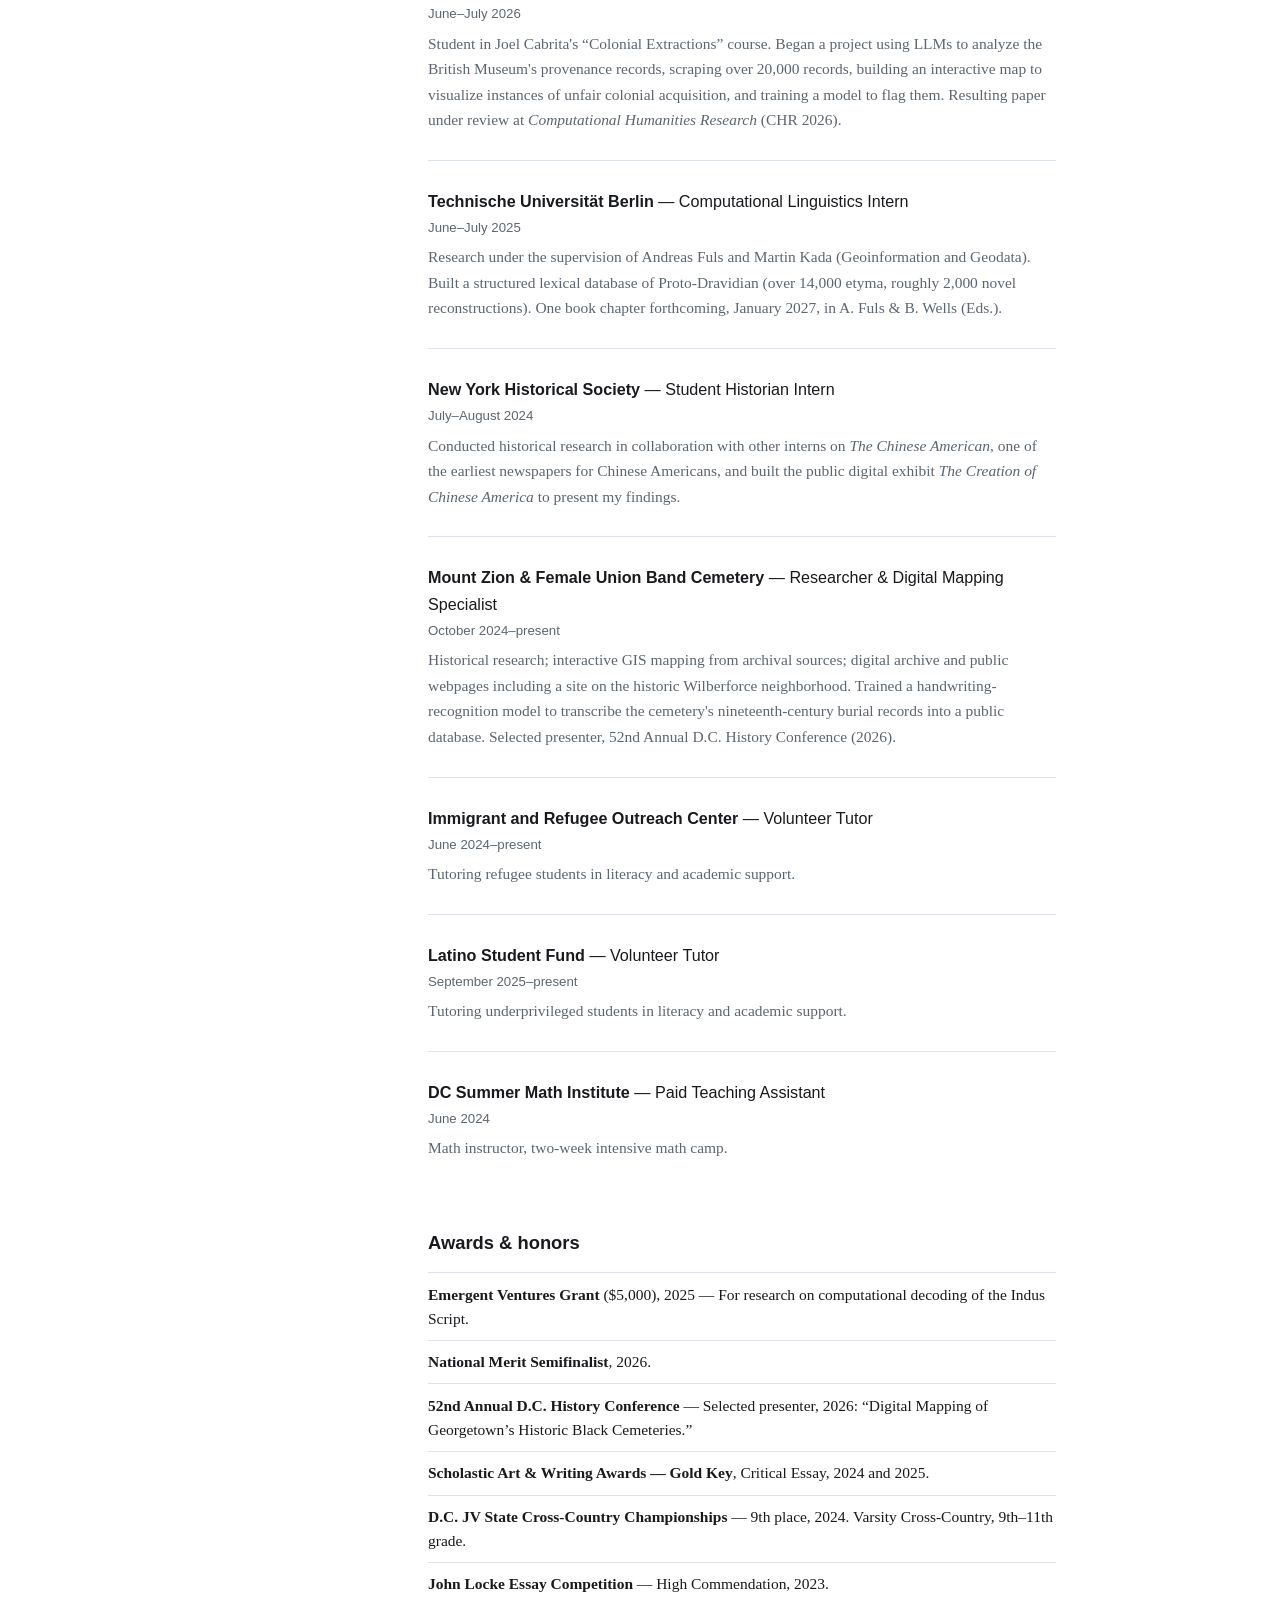
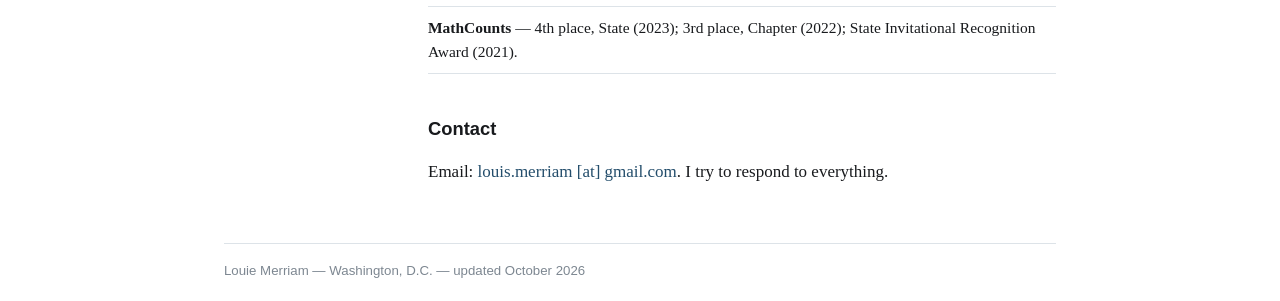
==== commit ad5886a4: "Update publications, project statuses, and honors for fall 2026" ====
--- a/about.html
+++ b/about.html
@@ -46,7 +46,7 @@
       <h2 class="section-header" style="margin-top:0;">Bio</h2>
 
       <p>
-        I'm a junior at Sidwell Friends School in Washington, D.C. My main interests
+        I'm a senior at Sidwell Friends School in Washington, D.C. My main interests
         are in history, linguistics, and in using computational tools to study these
         fields.
       </p>
@@ -56,8 +56,10 @@
         has split into two somewhat different projects. My first set of projects center
         on identifying sign functions, especially the distinction between syllabic and
         logographic signs. My second project, under the mentorship of Rajesh Rao,
-        focuses on the semantic roles of recurring sign clusters. I received an
-        Emergent Ventures grant in 2025 to support these computational analyses.
+        focuses on the semantic roles of recurring sign clusters; a chapter we
+        co-authored is forthcoming in <em>Studies on the Seals and Inscribed Objects
+        of the Indus (Harappan) Civilization</em>. I received an Emergent Ventures
+        grant in 2025 to support these computational analyses.
       </p>
 
       <p>
@@ -113,9 +115,12 @@
         </div>
         <div class="cv-when">June&ndash;July 2026</div>
         <div class="cv-detail">
-          Began a project using LLMs to analyze the British Museum's provenance
-          records, scraping over 20,000 records and building an interactive map to
-          visualize instances of unfair colonial acquisition.
+          Student in Joel Cabrita's &ldquo;Colonial Extractions&rdquo; course. Began a
+          project using LLMs to analyze the British Museum's provenance records,
+          scraping over 20,000 records, building an interactive map to visualize
+          instances of unfair colonial acquisition, and training a model to flag them.
+          Resulting paper under review at <em>Computational Humanities Research</em>
+          (CHR 2026).
         </div>
       </div>
 
@@ -127,7 +132,8 @@
         <div class="cv-detail">
           Research under the supervision of Andreas Fuls and Martin Kada
           (Geoinformation and Geodata). Built a structured lexical database of
-          Proto-Dravidian. One book chapter forthcoming, fall 2026.
+          Proto-Dravidian (over 14,000 etyma, roughly 2,000 novel reconstructions).
+          One book chapter forthcoming, January 2027, in A. Fuls &amp; B. Wells (Eds.).
         </div>
       </div>
 
@@ -153,7 +159,9 @@
         <div class="cv-detail">
           Historical research; interactive GIS mapping from archival sources; digital
           archive and public webpages including a site on the historic Wilberforce
-          neighborhood.
+          neighborhood. Trained a handwriting-recognition model to transcribe the
+          cemetery's nineteenth-century burial records into a public database.
+          Selected presenter, 52nd Annual D.C. History Conference (2026).
         </div>
       </div>
 
@@ -189,6 +197,13 @@
           For research on computational decoding of the Indus Script.
         </li>
         <li>
+          <strong>National Merit Semifinalist</strong>, 2026.
+        </li>
+        <li>
+          <strong>52nd Annual D.C. History Conference</strong> &mdash; Selected presenter, 2026:
+          &ldquo;Digital Mapping of Georgetown&rsquo;s Historic Black Cemeteries.&rdquo;
+        </li>
+        <li>
           <strong>Scholastic Art &amp; Writing Awards &mdash; Gold Key</strong>,
           Critical Essay, 2024 and 2025.
         </li>
@@ -217,7 +232,7 @@
   </div>
 
   <footer>
-    <div>Louie Merriam &mdash; Washington, D.C. &mdash; updated August 2026</div>
+    <div>Louie Merriam &mdash; Washington, D.C. &mdash; updated October 2026</div>
   </footer>
 
 </div>
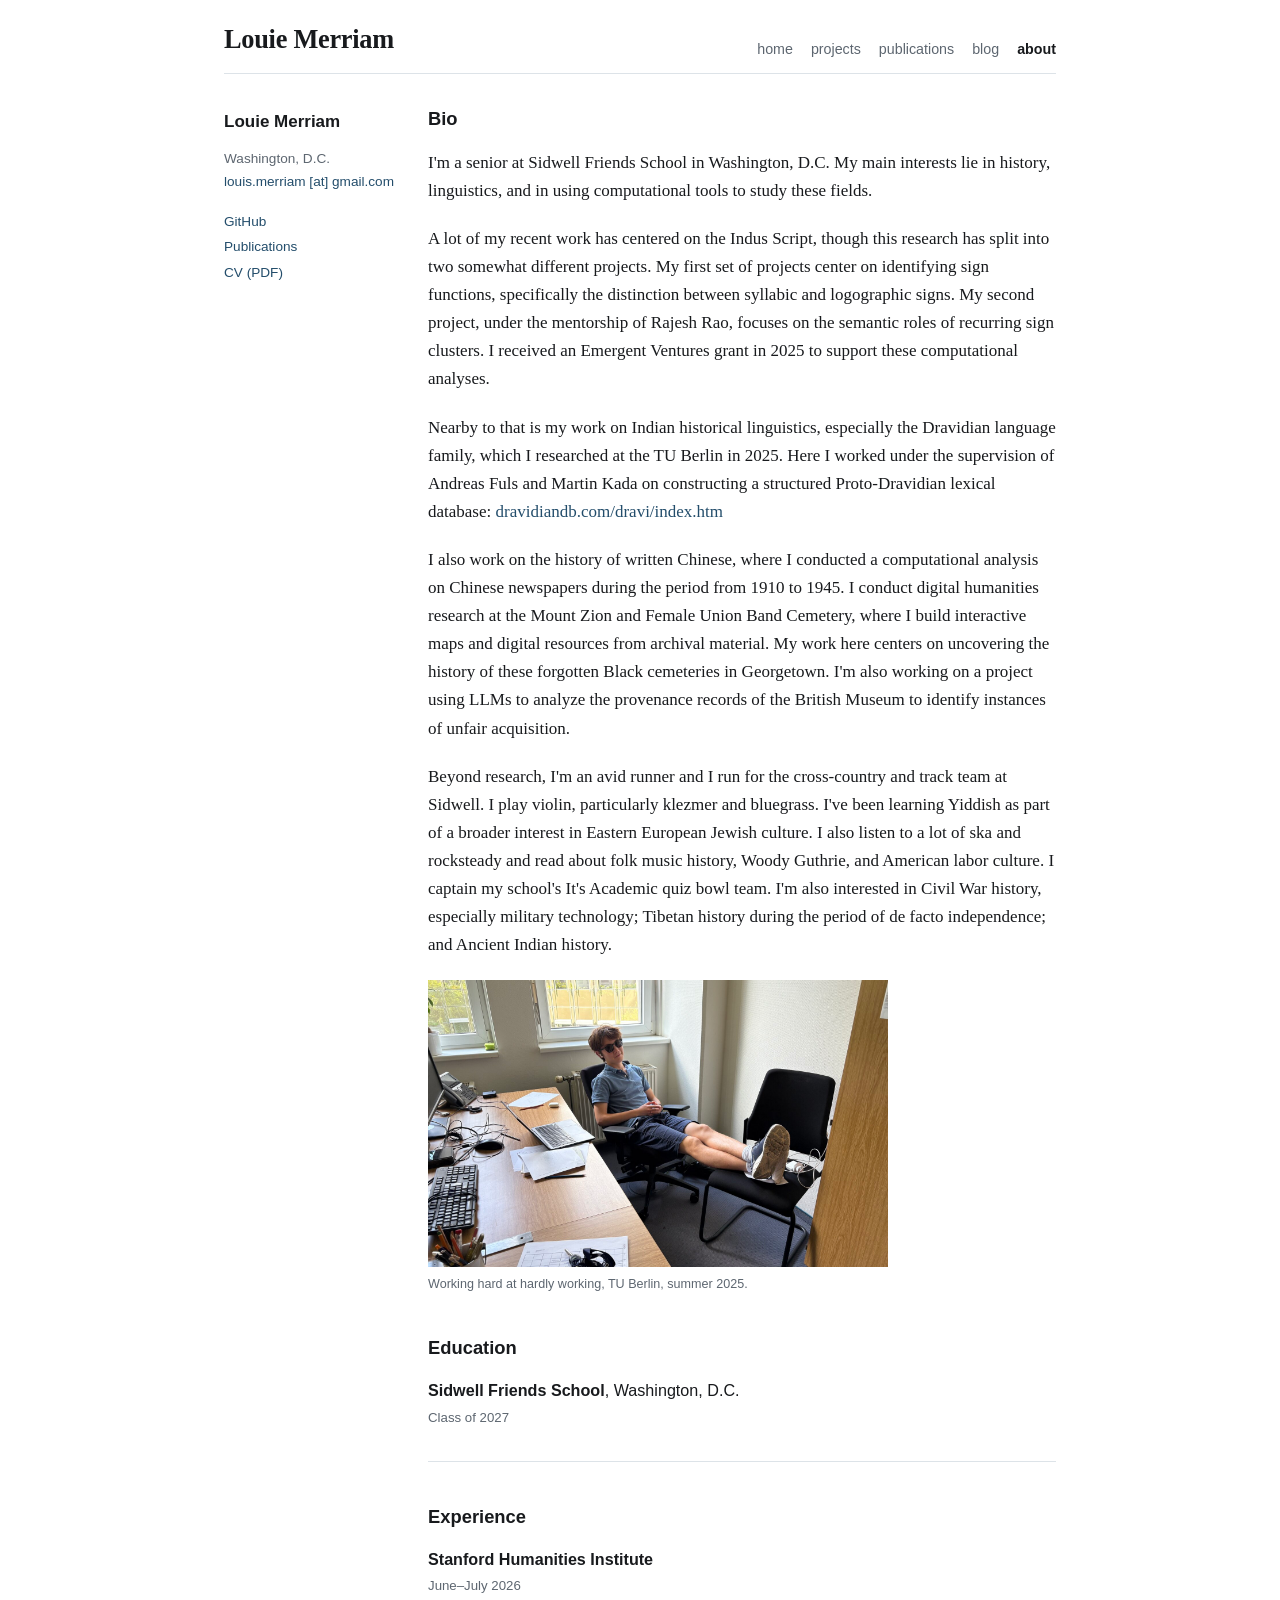
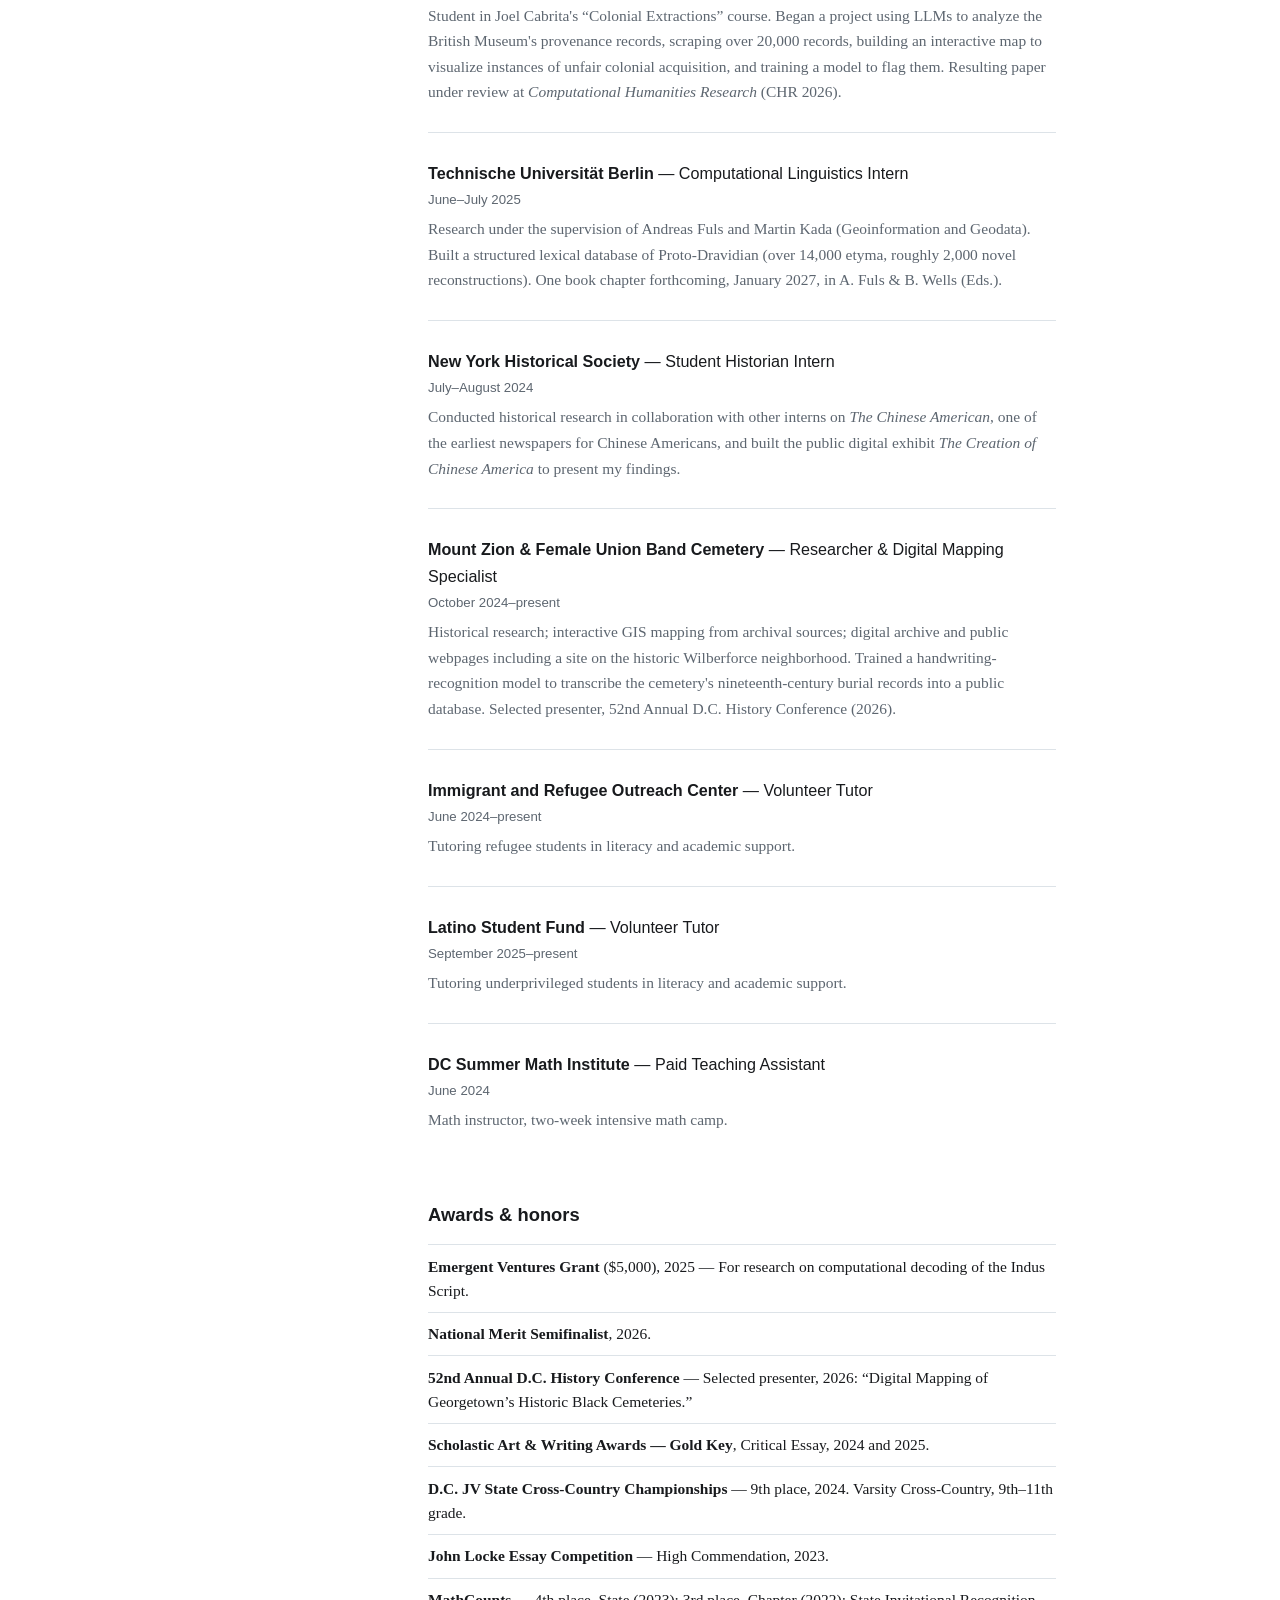
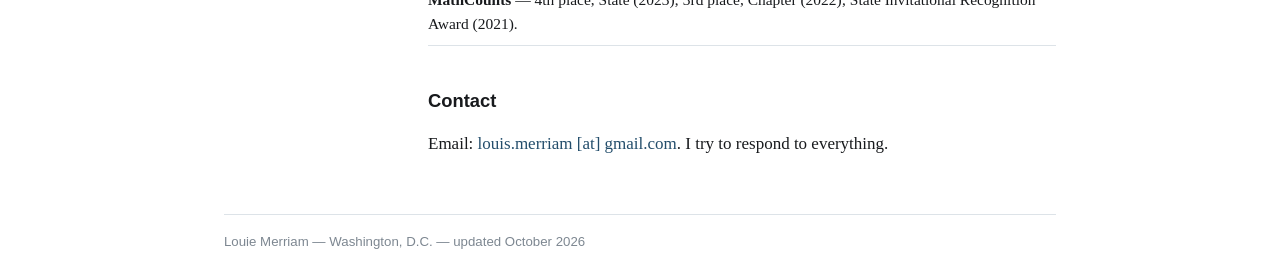
==== commit ce0751f2: "Revise bio and project text" ====
--- a/about.html
+++ b/about.html
@@ -47,19 +47,17 @@
 
       <p>
         I'm a senior at Sidwell Friends School in Washington, D.C. My main interests
-        are in history, linguistics, and in using computational tools to study these
+        lie in history, linguistics, and in using computational tools to study these
         fields.
       </p>
 
       <p>
         A lot of my recent work has centered on the Indus Script, though this research
         has split into two somewhat different projects. My first set of projects center
-        on identifying sign functions, especially the distinction between syllabic and
+        on identifying sign functions, specifically the distinction between syllabic and
         logographic signs. My second project, under the mentorship of Rajesh Rao,
-        focuses on the semantic roles of recurring sign clusters; a chapter we
-        co-authored is forthcoming in <em>Studies on the Seals and Inscribed Objects
-        of the Indus (Harappan) Civilization</em>. I received an Emergent Ventures
-        grant in 2025 to support these computational analyses.
+        focuses on the semantic roles of recurring sign clusters. I received an
+        Emergent Ventures grant in 2025 to support these computational analyses.
       </p>
 
       <p>
@@ -82,14 +80,14 @@
       </p>
 
       <p>
-        Beyond research, I'm an avid runner and I run cross-country and track at
-        Sidwell. I play violin, particularly klezmer and bluegrass. I've been learning
-        Yiddish as part of my interest in Eastern European Jewish culture. I also
-        listen to a lot of ska and rocksteady and read about folk music history, Woody
-        Guthrie, and American labor culture. I captain my school's It's Academic quiz
-        bowl team. I'm also particularly interested in Civil War history, especially
-        military technology; Tibetan history during the period of de facto independence; and
-        Ancient Indian history.
+        Beyond research, I'm an avid runner and I run for the cross-country and track
+        team at Sidwell. I play violin, particularly klezmer and bluegrass. I've been
+        learning Yiddish as part of a broader interest in Eastern European Jewish
+        culture. I also listen to a lot of ska and rocksteady and read about folk music
+        history, Woody Guthrie, and American labor culture. I captain my school's It's
+        Academic quiz bowl team. I'm also interested in Civil War history, especially
+        military technology; Tibetan history during the period of de facto independence;
+        and Ancient Indian history.
       </p>
 
       <figure class="feature-figure feature-figure-wide">
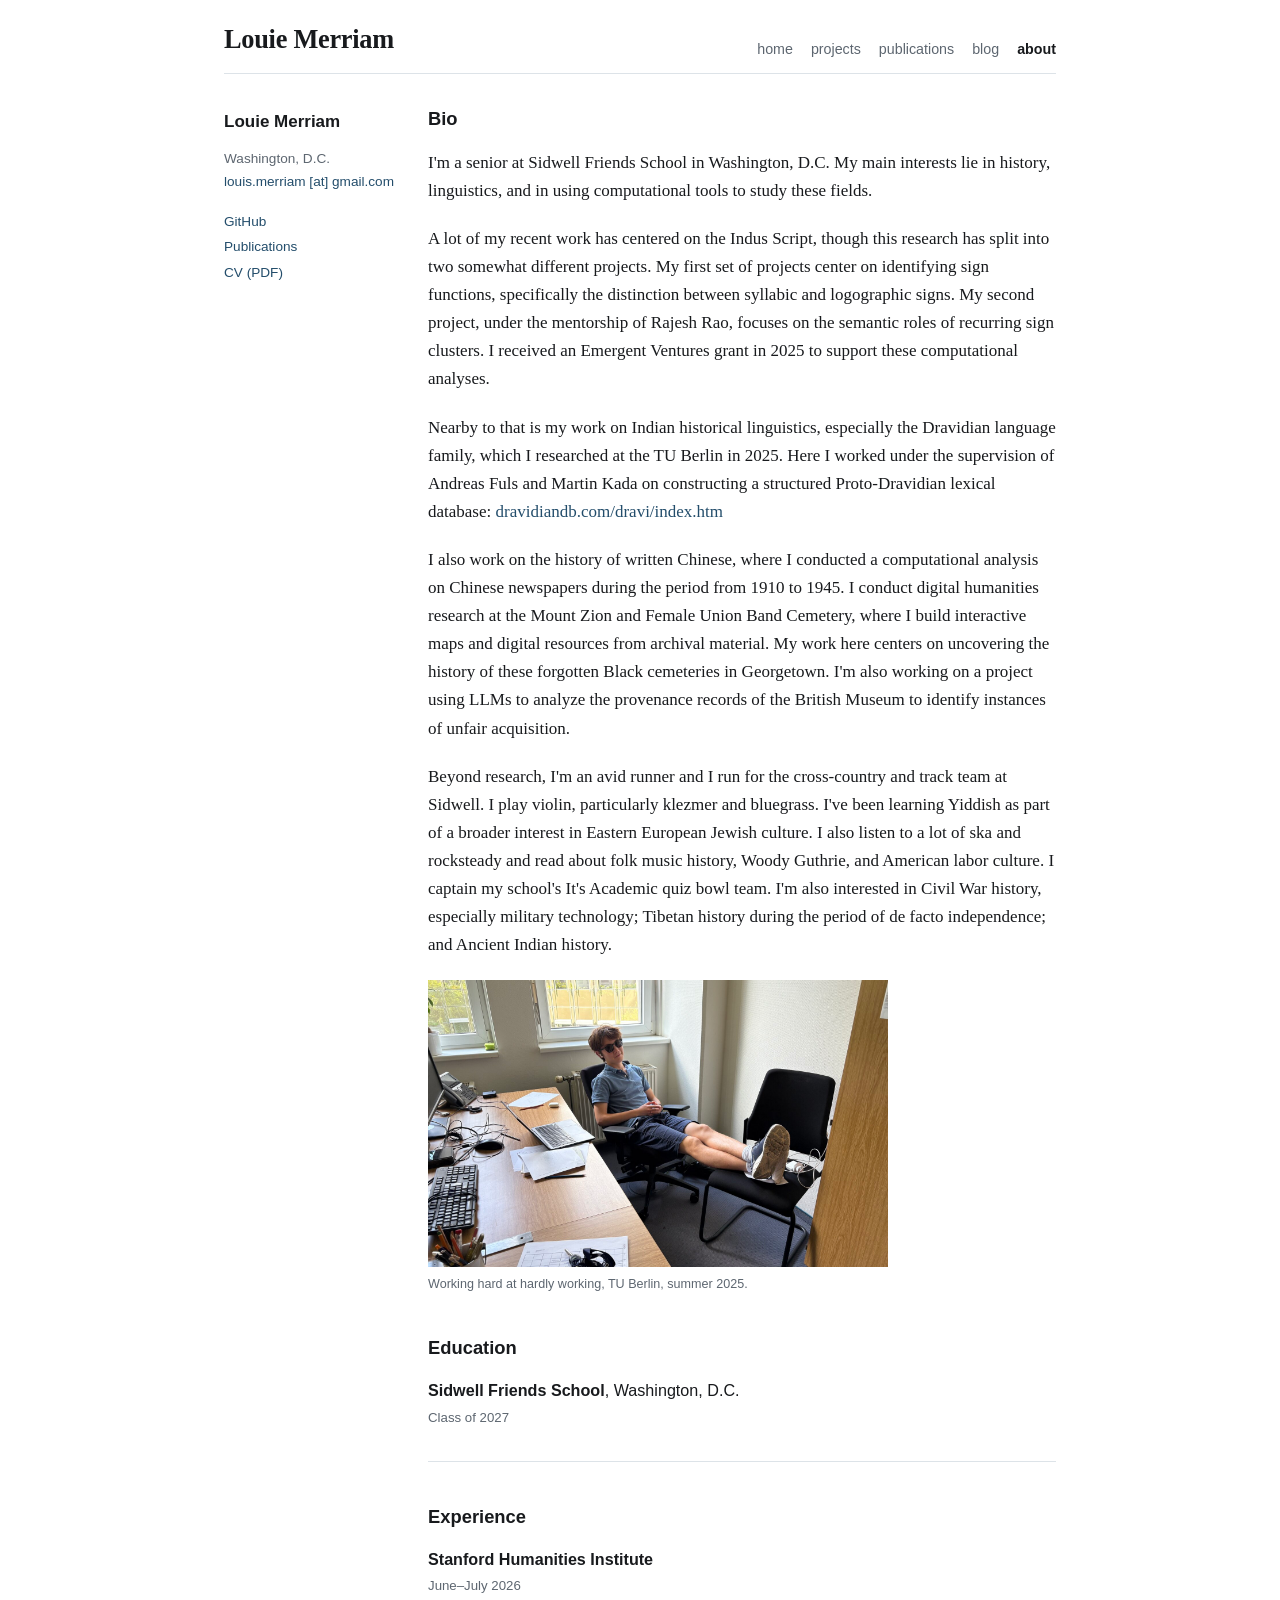
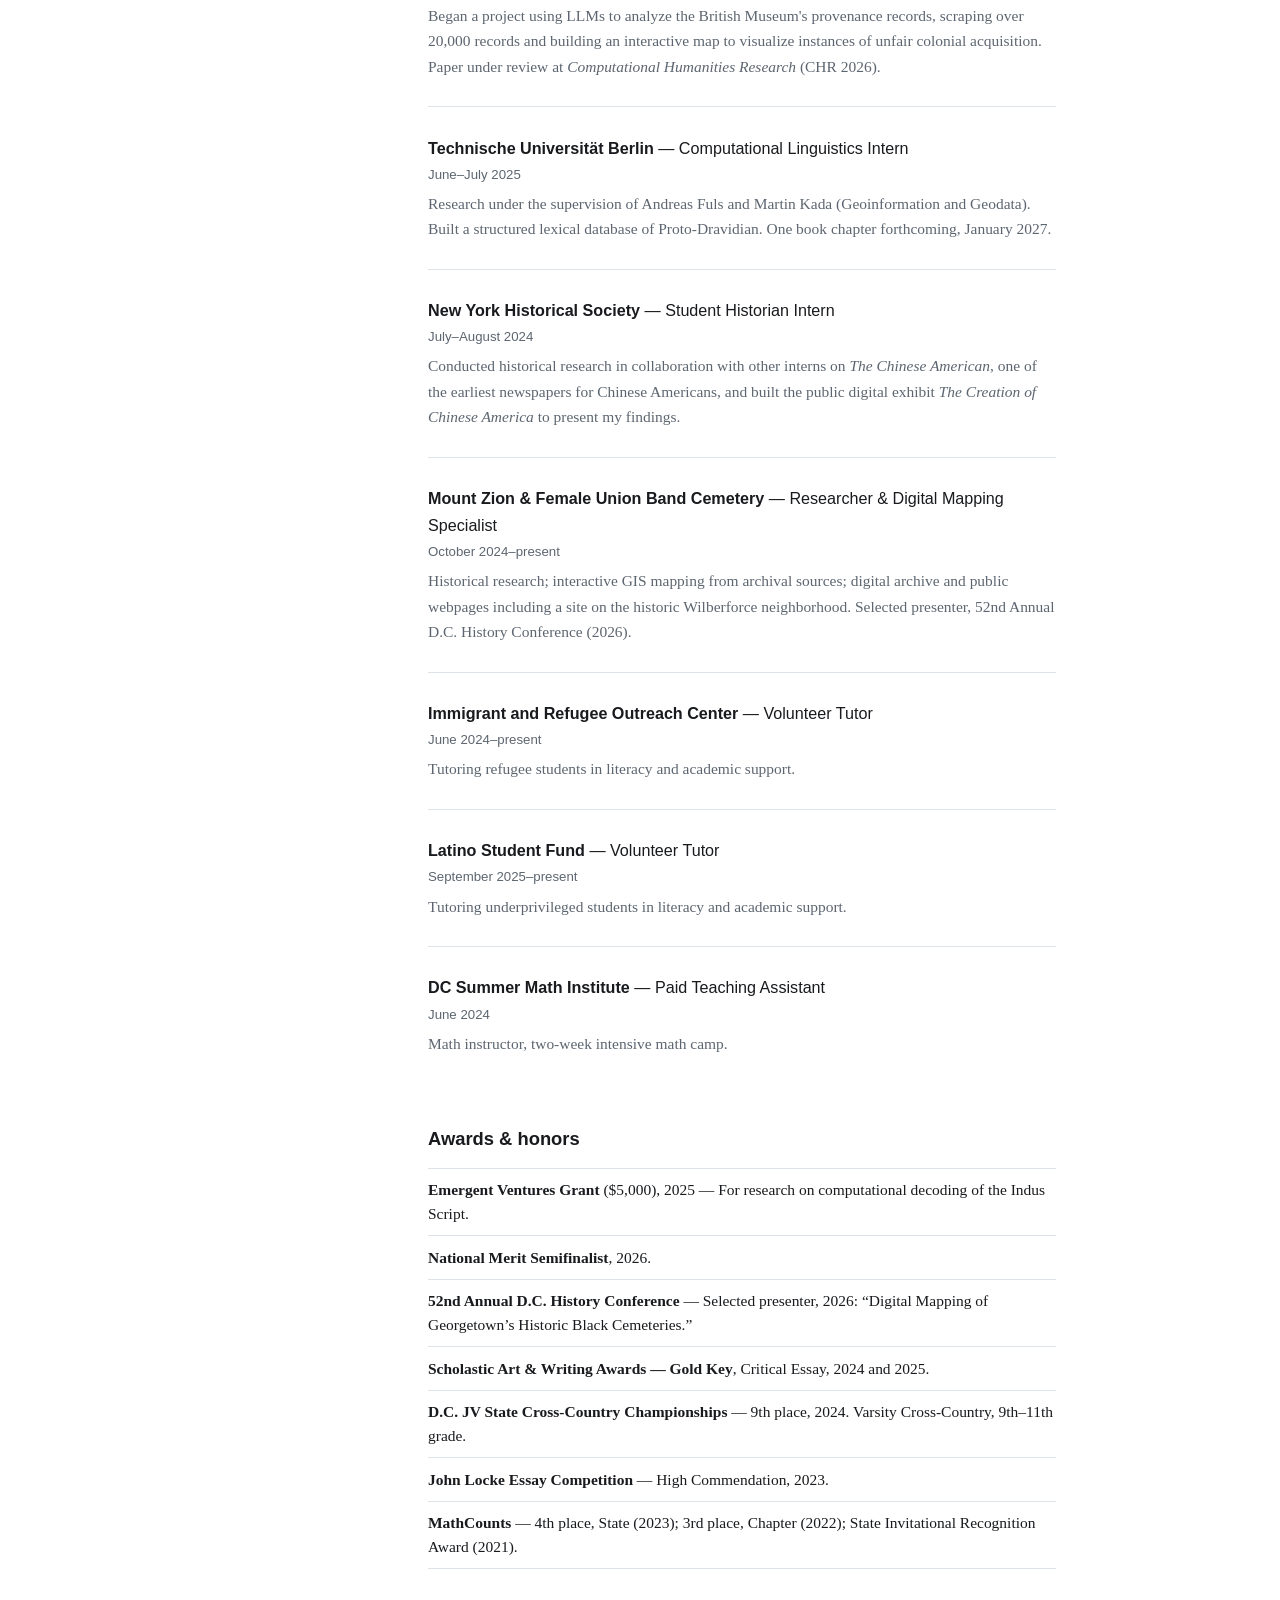
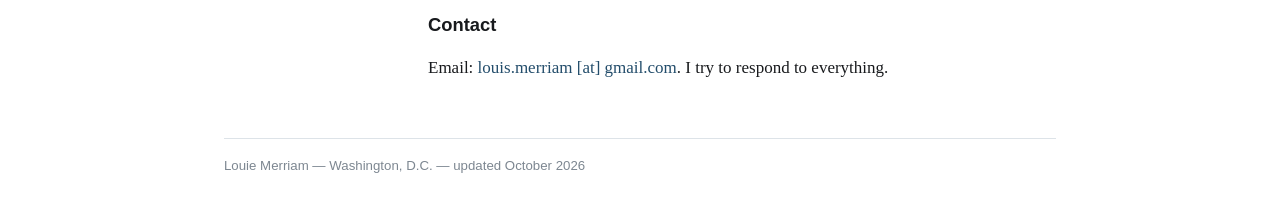
==== commit fc940c7c: "Trim project and publication descriptions" ====
--- a/about.html
+++ b/about.html
@@ -113,12 +113,10 @@
         </div>
         <div class="cv-when">June&ndash;July 2026</div>
         <div class="cv-detail">
-          Student in Joel Cabrita's &ldquo;Colonial Extractions&rdquo; course. Began a
-          project using LLMs to analyze the British Museum's provenance records,
-          scraping over 20,000 records, building an interactive map to visualize
-          instances of unfair colonial acquisition, and training a model to flag them.
-          Resulting paper under review at <em>Computational Humanities Research</em>
-          (CHR 2026).
+          Began a project using LLMs to analyze the British Museum's provenance
+          records, scraping over 20,000 records and building an interactive map to
+          visualize instances of unfair colonial acquisition. Paper under review at
+          <em>Computational Humanities Research</em> (CHR 2026).
         </div>
       </div>
 
@@ -130,8 +128,7 @@
         <div class="cv-detail">
           Research under the supervision of Andreas Fuls and Martin Kada
           (Geoinformation and Geodata). Built a structured lexical database of
-          Proto-Dravidian (over 14,000 etyma, roughly 2,000 novel reconstructions).
-          One book chapter forthcoming, January 2027, in A. Fuls &amp; B. Wells (Eds.).
+          Proto-Dravidian. One book chapter forthcoming, January 2027.
         </div>
       </div>
 
@@ -157,9 +154,7 @@
         <div class="cv-detail">
           Historical research; interactive GIS mapping from archival sources; digital
           archive and public webpages including a site on the historic Wilberforce
-          neighborhood. Trained a handwriting-recognition model to transcribe the
-          cemetery's nineteenth-century burial records into a public database.
-          Selected presenter, 52nd Annual D.C. History Conference (2026).
+          neighborhood. Selected presenter, 52nd Annual D.C. History Conference (2026).
         </div>
       </div>
 
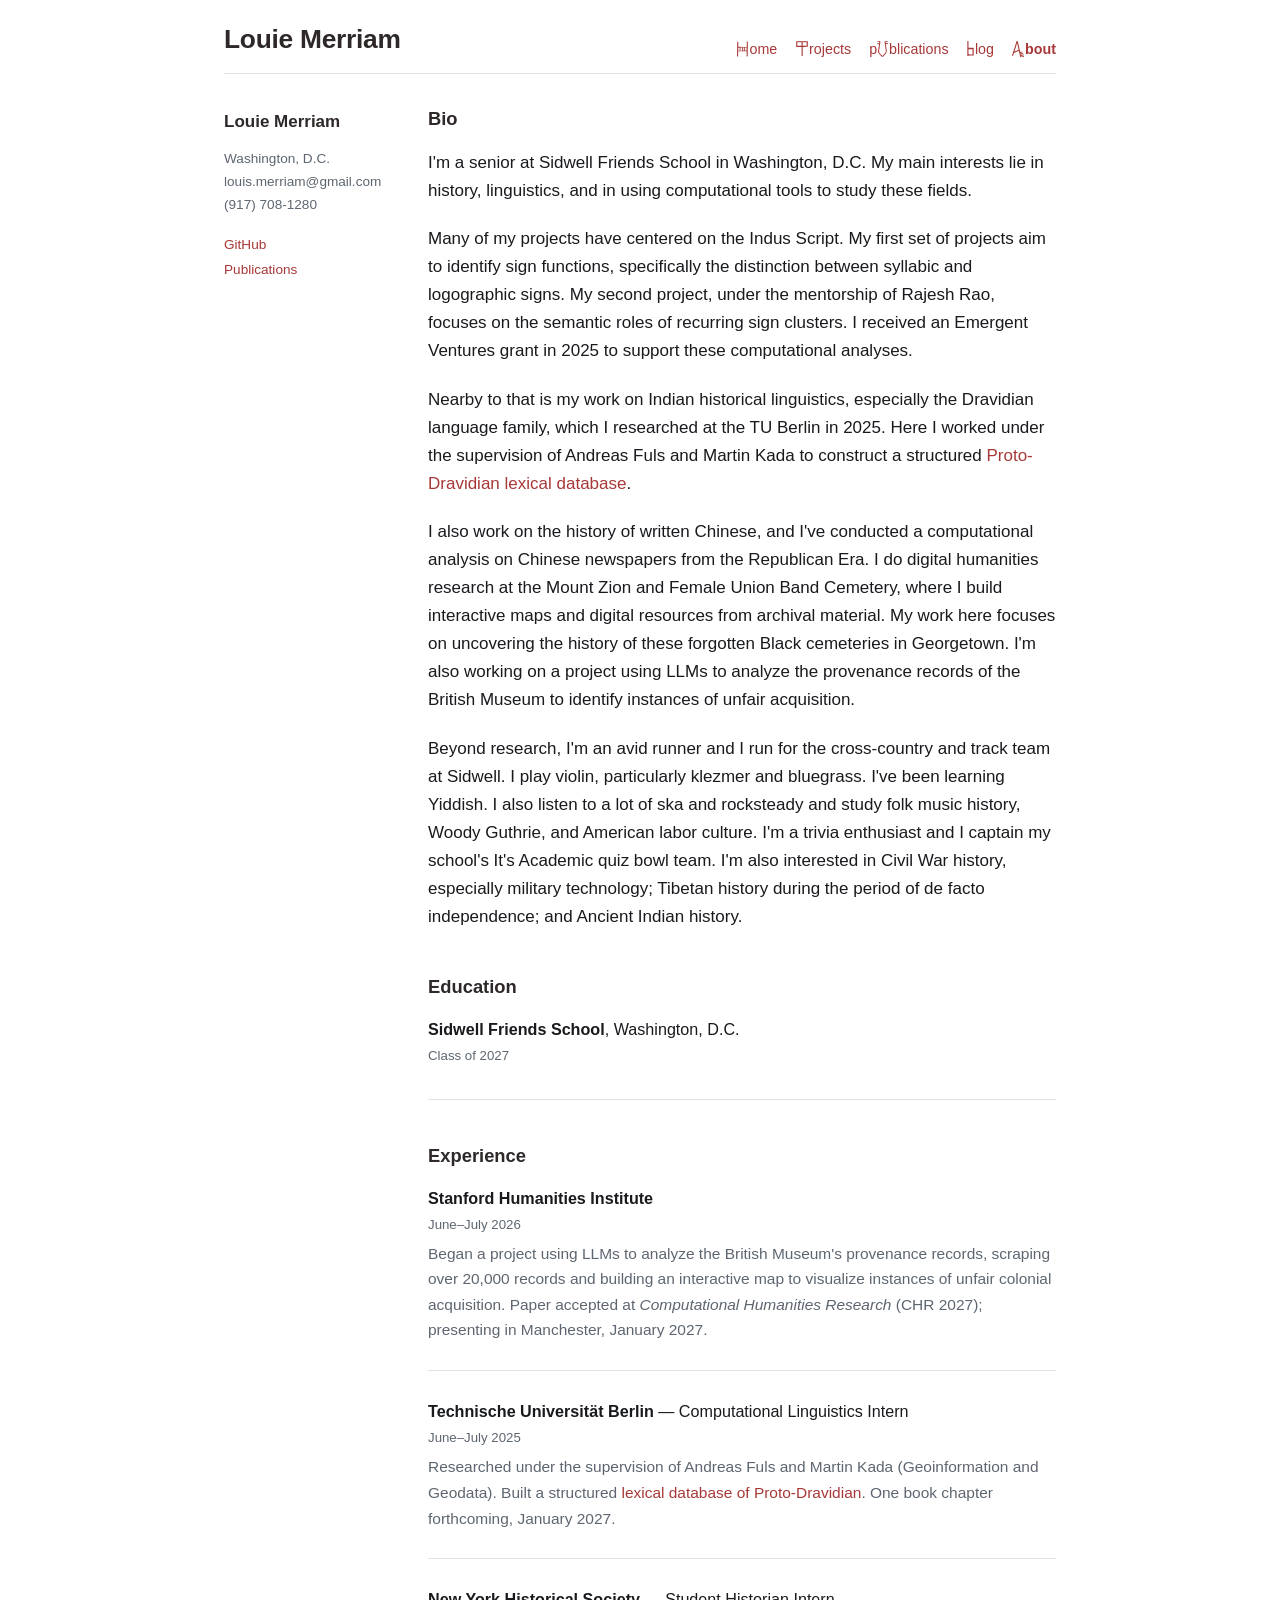
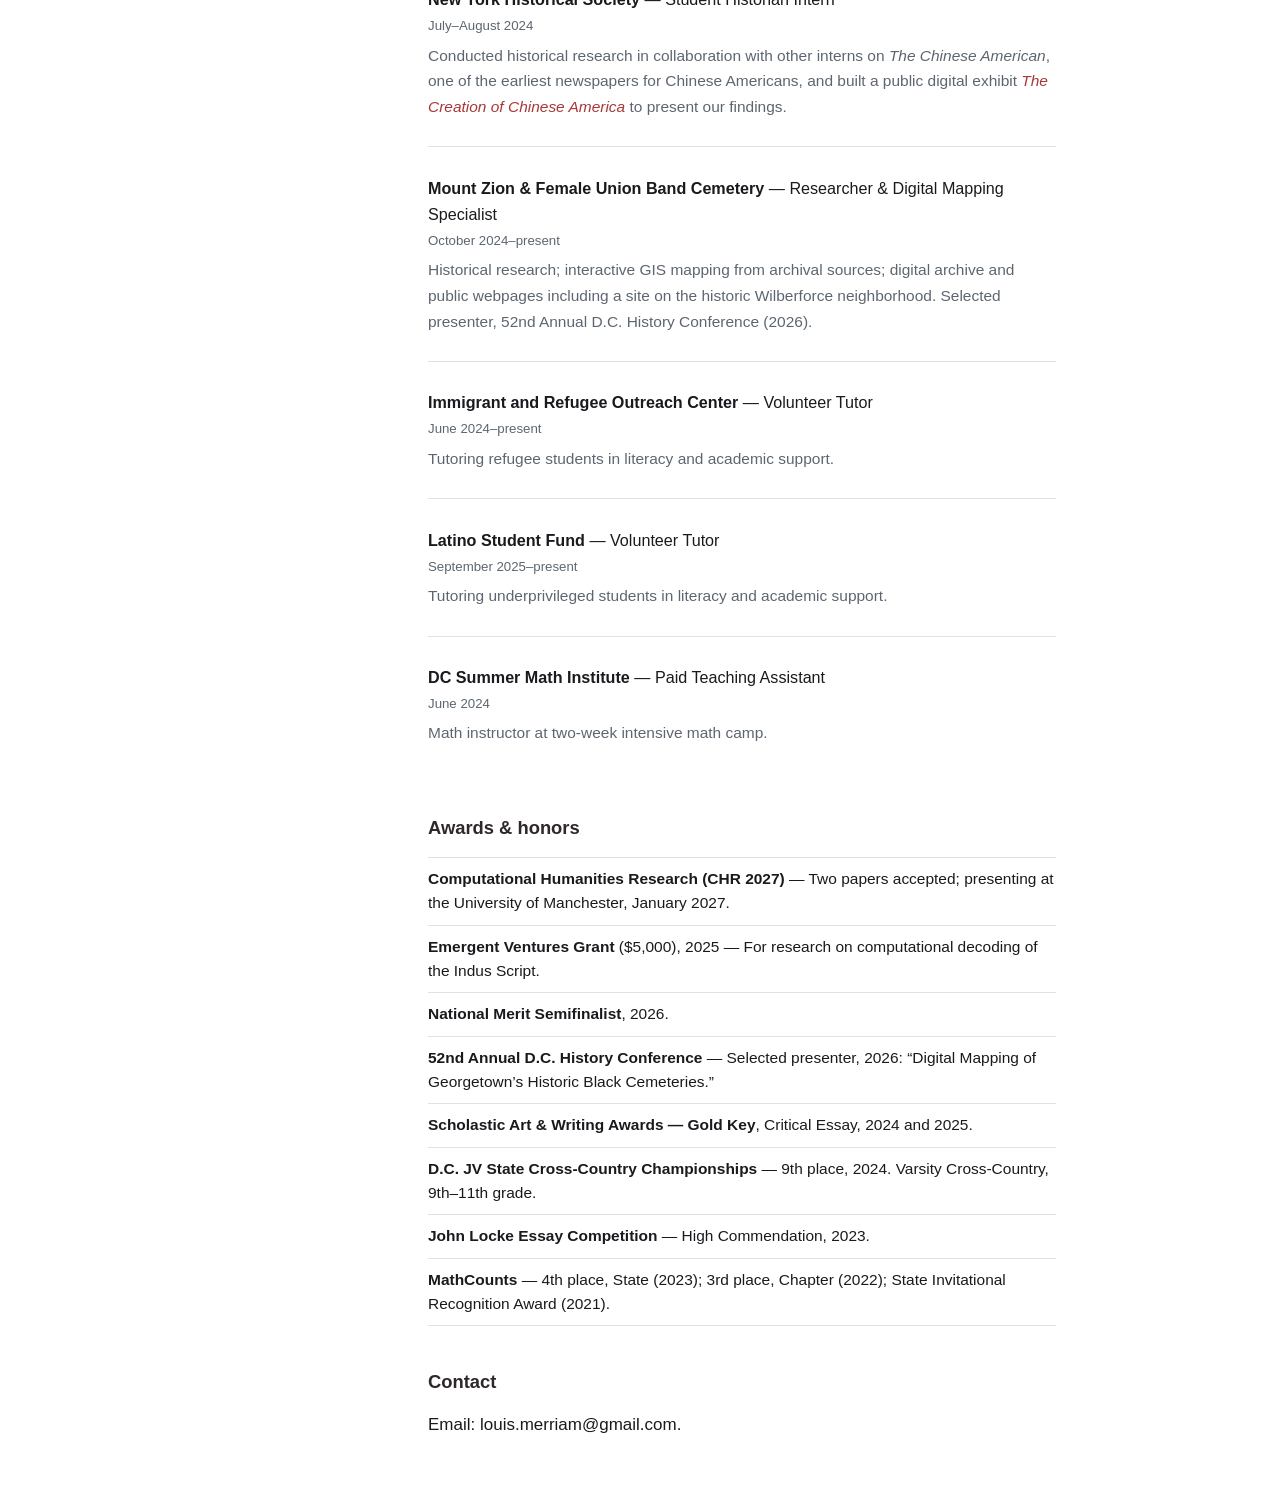
==== commit 75d9f61b: "Site refresh: new type, photo on home, CHR acceptances, project thumbnails, Indus-sign menu - Drop G" ====
--- a/about.html
+++ b/about.html
@@ -18,90 +18,73 @@
   <header>
     <div class="site-title"><a href="index.html">Louie Merriam</a></div>
     <nav>
-      <a href="index.html">home</a>
-      <a href="projects.html">projects</a>
-      <a href="publications.html">publications</a>
-      <a href="blog.html">blog</a>
-      <a href="about.html" class="active">about</a>
+      <a href="index.html" aria-label="home"><span class="sign sign-h"></span>ome</a>
+      <a href="projects.html" aria-label="projects"><span class="sign sign-p"></span>rojects</a>
+      <a href="publications.html" aria-label="publications">p<span class="sign sign-u"></span>blications</a>
+      <a href="blog.html" aria-label="blog"><span class="sign sign-b"></span>log</a>
+      <a href="about.html" class="active" aria-label="about"><span class="sign sign-a"></span>bout</a>
     </nav>
   </header>
 
   <div class="page-body">
-
     <aside class="sidebar">
       <div class="name">Louie Merriam</div>
       <div class="contact">
-        Washington, D.C.<br />
-        <a href="mailto:louis.merriam@gmail.com">louis.merriam [at] gmail.com</a>
+        Washington, D.C.<br /> <a href="mailto:louis.merriam@gmail.com">louis.merriam@gmail.com</a>
+        <br />(917) 708-1280
       </div>
       <div class="sidebar-links">
-        <a href="https://github.com/Louie-Merriam" target="_blank">GitHub</a>
-        <a href="publications.html">Publications</a>
-        <a href="Louis_Merriam_cv_Jan2026.pdf" target="_blank">CV (PDF)</a>
+        <a href="https://github.com/Louie-Merriam" target="_blank">GitHub</a> <a href="publications.html">Publications</a>
       </div>
     </aside>
 
     <main class="main-content">
-
       <h2 class="section-header" style="margin-top:0;">Bio</h2>
 
       <p>
-        I'm a senior at Sidwell Friends School in Washington, D.C. My main interests
-        lie in history, linguistics, and in using computational tools to study these
-        fields.
-      </p>
-
-      <p>
-        A lot of my recent work has centered on the Indus Script, though this research
-        has split into two somewhat different projects. My first set of projects center
-        on identifying sign functions, specifically the distinction between syllabic and
-        logographic signs. My second project, under the mentorship of Rajesh Rao,
-        focuses on the semantic roles of recurring sign clusters. I received an
-        Emergent Ventures grant in 2025 to support these computational analyses.
-      </p>
-
-      <p>
-        Nearby to that is my work on Indian historical linguistics, especially the
-        Dravidian language family, which I researched at the TU Berlin in 2025. Here
-        I worked under the supervision of Andreas Fuls and Martin Kada on constructing
-        a structured Proto-Dravidian lexical database:
-        <a href="https://dravidiandb.com/dravi/index.htm" target="_blank">dravidiandb.com/dravi/index.htm</a>
-      </p>
-
-      <p>
-        I also work on the history of written Chinese, where I conducted a
-        computational analysis on Chinese newspapers during the period from 1910 to
-        1945. I conduct digital humanities research at the Mount Zion and Female Union
-        Band Cemetery, where I build interactive maps and digital resources from
-        archival material. My work here centers on uncovering the history of these
-        forgotten Black cemeteries in Georgetown. I'm also working on a project using
-        LLMs to analyze the provenance records of the British Museum to identify
-        instances of unfair acquisition.
-      </p>
-
-      <p>
-        Beyond research, I'm an avid runner and I run for the cross-country and track
-        team at Sidwell. I play violin, particularly klezmer and bluegrass. I've been
-        learning Yiddish as part of a broader interest in Eastern European Jewish
-        culture. I also listen to a lot of ska and rocksteady and read about folk music
-        history, Woody Guthrie, and American labor culture. I captain my school's It's
-        Academic quiz bowl team. I'm also interested in Civil War history, especially
-        military technology; Tibetan history during the period of de facto independence;
-        and Ancient Indian history.
-      </p>
-
-      <figure class="feature-figure feature-figure-wide">
-        <img
-          src="assets/tu-berlin-office.jpg"
-          alt="Louie Merriam reclining in an office chair at TU Berlin."
-        />
-        <figcaption>Working hard at hardly working, TU Berlin, summer 2025.</figcaption>
-      </figure>
+        I'm a senior at Sidwell Friends School in Washington, D.C. My main interests lie in history,
+        linguistics, and in using computational tools to study these fields.
+      </p>
+
+      <p>
+        Many of my projects have centered on the Indus Script. My first set of projects aim to
+        identify sign functions, specifically the distinction between syllabic and logographic
+        signs. My second project, under the mentorship of Rajesh Rao, focuses on the semantic roles
+        of recurring sign clusters. I received an Emergent Ventures grant in 2025 to support these
+        computational analyses.
+      </p>
+
+      <p>
+        Nearby to that is my work on Indian historical linguistics, especially the Dravidian
+        language family, which I researched at the TU Berlin in 2025. Here I worked under the
+        supervision of Andreas Fuls and Martin Kada to construct a structured
+        <a href="https://dravidiandb.com/dravi/index.htm" target="_blank">Proto-Dravidian lexical database</a>.
+      </p>
+
+      <p>
+        I also work on the history of written Chinese, and I've conducted a computational analysis
+        on Chinese newspapers from the Republican Era. I do digital humanities research at the Mount
+        Zion and Female Union Band Cemetery, where I build interactive maps and digital resources
+        from archival material. My work here focuses on uncovering the history of these forgotten
+        Black cemeteries in Georgetown. I'm also working on a project using LLMs to analyze the
+        provenance records of the British Museum to identify instances of unfair acquisition.
+      </p>
+
+      <p>
+        Beyond research, I'm an avid runner and I run for the cross-country and track team at
+        Sidwell. I play violin, particularly klezmer and bluegrass. I've been learning Yiddish. I
+        also listen to a lot of ska and rocksteady and study folk music history, Woody Guthrie, and
+        American labor culture. I'm a trivia enthusiast and I captain my school's It's Academic quiz
+        bowl team. I'm also interested in Civil War history, especially military technology; Tibetan
+        history during the period of de facto independence; and Ancient Indian history.
+      </p>
 
       <h2 class="section-header">Education</h2>
 
       <div class="cv-entry">
-        <div class="cv-where"><strong>Sidwell Friends School</strong>, Washington, D.C.</div>
+        <div class="cv-where">
+          <strong>Sidwell Friends School</strong>, Washington, D.C.
+        </div>
         <div class="cv-when">Class of 2027</div>
       </div>
 
@@ -113,10 +96,10 @@
         </div>
         <div class="cv-when">June&ndash;July 2026</div>
         <div class="cv-detail">
-          Began a project using LLMs to analyze the British Museum's provenance
-          records, scraping over 20,000 records and building an interactive map to
-          visualize instances of unfair colonial acquisition. Paper under review at
-          <em>Computational Humanities Research</em> (CHR 2026).
+          Began a project using LLMs to analyze the British Museum's provenance records, scraping over
+          20,000 records and building an interactive map to visualize instances of unfair colonial
+          acquisition. Paper accepted at <em>Computational Humanities Research</em> (CHR 2027);
+          presenting in Manchester, January 2027.
         </div>
       </div>
 
@@ -126,9 +109,10 @@
         </div>
         <div class="cv-when">June&ndash;July 2025</div>
         <div class="cv-detail">
-          Research under the supervision of Andreas Fuls and Martin Kada
-          (Geoinformation and Geodata). Built a structured lexical database of
-          Proto-Dravidian. One book chapter forthcoming, January 2027.
+          Researched under the supervision of Andreas Fuls and Martin Kada (Geoinformation and
+          Geodata). Built a structured
+          <a href="https://dravidiandb.com/dravi/index.htm" target="_blank">lexical database of Proto-Dravidian</a>.
+          One book chapter forthcoming, January 2027.
         </div>
       </div>
 
@@ -138,23 +122,22 @@
         </div>
         <div class="cv-when">July&ndash;August 2024</div>
         <div class="cv-detail">
-          Conducted historical research in collaboration with other interns on
-          <em>The Chinese American</em>, one of the earliest newspapers for
-          Chinese Americans, and built the public digital exhibit
-          <em>The Creation of Chinese America</em> to present my findings.
-        </div>
-      </div>
-
-      <div class="cv-entry">
-        <div class="cv-where">
-          <strong>Mount Zion &amp; Female Union Band Cemetery</strong> &mdash;
-          Researcher &amp; Digital Mapping Specialist
+          Conducted historical research in collaboration with other interns on <em>The Chinese
+          American</em>, one of the earliest newspapers for Chinese Americans, and built a public
+          digital exhibit <a href="https://www.nyhistory.org/blogs/the-creation-of-chinese-america" target="_blank"><em>The Creation of Chinese America</em></a> to present our findings.
+        </div>
+      </div>
+
+      <div class="cv-entry">
+        <div class="cv-where">
+          <strong>Mount Zion &amp; Female Union Band Cemetery</strong> &mdash; Researcher & Digital
+          Mapping Specialist
         </div>
         <div class="cv-when">October 2024&ndash;present</div>
         <div class="cv-detail">
-          Historical research; interactive GIS mapping from archival sources; digital
-          archive and public webpages including a site on the historic Wilberforce
-          neighborhood. Selected presenter, 52nd Annual D.C. History Conference (2026).
+          Historical research; interactive GIS mapping from archival sources; digital archive and
+          public webpages including a site on the historic Wilberforce neighborhood. Selected
+          presenter, 52nd Annual D.C. History Conference (2026).
         </div>
       </div>
 
@@ -163,7 +146,9 @@
           <strong>Immigrant and Refugee Outreach Center</strong> &mdash; Volunteer Tutor
         </div>
         <div class="cv-when">June 2024&ndash;present</div>
-        <div class="cv-detail">Tutoring refugee students in literacy and academic support.</div>
+        <div class="cv-detail">
+          Tutoring refugee students in literacy and academic support.
+        </div>
       </div>
 
       <div class="cv-entry">
@@ -171,7 +156,9 @@
           <strong>Latino Student Fund</strong> &mdash; Volunteer Tutor
         </div>
         <div class="cv-when">September 2025&ndash;present</div>
-        <div class="cv-detail">Tutoring underprivileged students in literacy and academic support.</div>
+        <div class="cv-detail">
+          Tutoring underprivileged students in literacy and academic support.
+        </div>
       </div>
 
       <div class="cv-entry">
@@ -179,54 +166,63 @@
           <strong>DC Summer Math Institute</strong> &mdash; Paid Teaching Assistant
         </div>
         <div class="cv-when">June 2024</div>
-        <div class="cv-detail">Math instructor, two-week intensive math camp.</div>
-      </div>
-
-      <h2 class="section-header">Awards &amp; honors</h2>
+        <div class="cv-detail">
+          Math instructor at two-week intensive math camp.
+        </div>
+      </div>
+
+      <h2 class="section-header">Awards & honors</h2>
 
       <ul class="cv-list">
         <li>
-          <strong>Emergent Ventures Grant</strong> ($5,000), 2025 &mdash;
-          For research on computational decoding of the Indus Script.
-        </li>
+          <strong>Computational Humanities Research (CHR 2027)</strong> &mdash; Two papers accepted;
+          presenting at the University of Manchester, January 2027.
+        </li>
+
+        <li>
+          <strong>Emergent Ventures Grant</strong> ($5,000), 2025 &mdash; For research on
+          computational decoding of the Indus Script.
+        </li>
+
         <li>
           <strong>National Merit Semifinalist</strong>, 2026.
         </li>
+
         <li>
           <strong>52nd Annual D.C. History Conference</strong> &mdash; Selected presenter, 2026:
           &ldquo;Digital Mapping of Georgetown&rsquo;s Historic Black Cemeteries.&rdquo;
         </li>
-        <li>
-          <strong>Scholastic Art &amp; Writing Awards &mdash; Gold Key</strong>,
-          Critical Essay, 2024 and 2025.
-        </li>
-        <li>
-          <strong>D.C. JV State Cross-Country Championships</strong> &mdash; 9th place, 2024.
-          Varsity Cross-Country, 9th&ndash;11th grade.
-        </li>
+
+        <li>
+          <strong>Scholastic Art &amp; Writing Awards &mdash; Gold Key</strong>, Critical Essay, 2024
+          and 2025.
+        </li>
+
+        <li>
+          <strong>D.C. JV State Cross-Country Championships</strong> &mdash; 9th place, 2024. Varsity
+          Cross-Country, 9th&ndash;11th grade.
+        </li>
+
         <li>
           <strong>John Locke Essay Competition</strong> &mdash; High Commendation, 2023.
         </li>
-        <li>
-          <strong>MathCounts</strong> &mdash; 4th place, State (2023);
-          3rd place, Chapter (2022); State Invitational Recognition Award (2021).
-        </li>
+
+        <li>
+          <strong>MathCounts</strong> &mdash; 4th place, State (2023); 3rd place, Chapter (2022);
+          State Invitational Recognition Award (2021).
+        </li>
+
       </ul>
 
       <h2 class="section-header">Contact</h2>
 
       <p>
-        Email: <a href="mailto:louis.merriam@gmail.com">louis.merriam [at] gmail.com</a>.
-        I try to respond to everything.
+        Email: <a href="mailto:louis.merriam@gmail.com">louis.merriam@gmail.com</a>.
       </p>
 
     </main>
 
   </div>
-
-  <footer>
-    <div>Louie Merriam &mdash; Washington, D.C. &mdash; updated October 2026</div>
-  </footer>
 
 </div>
 
--- a/style.css
+++ b/style.css
@@ -10,14 +10,38 @@
 }
 
 :root {
-  --accent:    #234d6b;
-  --accent-lt: #234d6b;
+  /* --- Colors ---
+       --accent  : links            --nav     : the page links in the top bar
+       --heading : site title, section headers, project and paper titles
+       --text    : body text        --muted   : dates, tags, captions, metadata
+       --bg      : page background  --border  : hairlines between entries
+  */
+  --accent:    #a83838;
+  --accent-lt: #a83838;
+  --nav:       #a83838;
+  --heading:   #2f2828;
   --text:      #181a1d;
   --muted:     #5d6670;
   --border:    #dde3e8;
   --bg:        #ffffff;
   --sidebar-w: 170px;
+  --col-gap:   34px;
   --max-w:     880px;
+
+  /* --- Type ---
+     Every font on the site comes from these two variables, so this is the
+     only place to edit when trying a new typeface.
+       --font-body : paragraphs, project blurbs, CV details (was Georgia)
+       --font-ui   : site title, nav, headings, captions, metadata
+     A few alternatives to paste into --font-body:
+       Georgia, 'Times New Roman', Times, serif                       (the original)
+       Charter, 'Bitstream Charter', 'Sitka Text', Cambria, serif    (system serif, no download)
+       'Source Serif 4', Georgia, serif                              (needs the Google Fonts <link> in each page's <head>)
+       'Literata', Georgia, serif                                    (needs the Google Fonts <link>)
+       Inter, system-ui, sans-serif                                  (needs the Google Fonts <link>)
+  */
+  --font-ui:   'Helvetica Neue', Helvetica, Arial, sans-serif;
+  --font-body: var(--font-ui);
 }
 
 html {
@@ -26,7 +50,7 @@
 }
 
 body {
-  font-family: Georgia, 'Times New Roman', Times, serif;
+  font-family: var(--font-body);
   color: var(--text);
   background: var(--bg);
   line-height: 1.65;
@@ -61,11 +85,11 @@
 }
 
 .site-title {
-  font-family: Georgia, 'Times New Roman', Times, serif;
+  font-family: var(--font-ui);
   font-size: 1.55rem;
   font-weight: 600;
   letter-spacing: -0.01em;
-  color: var(--text);
+  color: var(--heading);
   margin-bottom: 0;
 }
 
@@ -81,32 +105,81 @@
 }
 
 nav a {
-  font-family: 'Helvetica Neue', Helvetica, Arial, sans-serif;
+  font-family: var(--font-ui);
   font-size: 0.84rem;
   font-weight: 400;
   letter-spacing: 0;
   text-transform: none;
-  color: var(--muted);
+  color: var(--nav);
   padding-bottom: 0;
   border-bottom: none;
   transition: color 0.15s ease;
 }
 
 nav a:hover {
-  color: var(--text);
+  color: var(--nav);
   text-decoration: underline;
 }
 
 nav a.active {
-  color: var(--text);
+  color: var(--nav);
   font-weight: 600;
+}
+
+/* Indus signs standing in for letters of the menu items (sign-h is the
+   sign used for "h", and so on). The shapes are SVG files in assets/signs/,
+   used as masks so they take the link's color (hover, active, and --nav all
+   apply). Each item also carries aria-label with the full word for screen
+   readers. */
+nav .sign {
+  display: inline-block;
+  height: 1.12em;
+  vertical-align: -0.2em;
+  margin: 0 0.06em 0 0.02em;
+  background-color: currentColor;
+  -webkit-mask-repeat: no-repeat;
+  mask-repeat: no-repeat;
+  -webkit-mask-position: center;
+  mask-position: center;
+  -webkit-mask-size: contain;
+  mask-size: contain;
+}
+
+nav .sign-h {
+  width: 0.8em;
+  -webkit-mask-image: url(assets/signs/h.svg);
+  mask-image: url(assets/signs/h.svg);
+}
+
+nav .sign-p {
+  width: 0.89em;
+  -webkit-mask-image: url(assets/signs/p.svg);
+  mask-image: url(assets/signs/p.svg);
+}
+
+nav .sign-u {
+  width: 0.76em;
+  -webkit-mask-image: url(assets/signs/u.svg);
+  mask-image: url(assets/signs/u.svg);
+}
+
+nav .sign-b {
+  width: 0.51em;
+  -webkit-mask-image: url(assets/signs/b.svg);
+  mask-image: url(assets/signs/b.svg);
+}
+
+nav .sign-a {
+  width: 0.84em;
+  -webkit-mask-image: url(assets/signs/a.svg);
+  mask-image: url(assets/signs/a.svg);
 }
 
 /* --- Main layout --- */
 .page-body {
   display: grid;
   grid-template-columns: var(--sidebar-w) 1fr;
-  gap: 34px;
+  gap: var(--col-gap);
   padding: 30px 0 56px;
 }
 
@@ -121,22 +194,24 @@
 }
 
 .sidebar .name {
-  font-family: 'Helvetica Neue', Helvetica, Arial, sans-serif;
+  font-family: var(--font-ui);
   font-size: 1rem;
   font-weight: 600;
   margin-bottom: 10px;
-  color: var(--text);
+  color: var(--heading);
 }
 
 .sidebar .contact {
   font-size: 0.8rem;
   color: var(--muted);
   line-height: 1.7;
-  font-family: 'Helvetica Neue', Helvetica, Arial, sans-serif;
-}
-
-.sidebar .contact a {
-  color: var(--accent);
+  font-family: var(--font-ui);
+}
+
+/* Email addresses read as plain text (they still work as links). */
+.sidebar .contact a,
+a[href^="mailto:"] {
+  color: inherit;
 }
 
 .sidebar-links {
@@ -147,7 +222,7 @@
 }
 
 .sidebar-links a {
-  font-family: 'Helvetica Neue', Helvetica, Arial, sans-serif;
+  font-family: var(--font-ui);
   font-size: 0.8rem;
   color: var(--accent);
 }
@@ -176,13 +251,13 @@
 
 /* --- Section headers --- */
 .section-header {
-  font-family: 'Helvetica Neue', Helvetica, Arial, sans-serif;
+  font-family: var(--font-ui);
   font-size: 1.08rem;
   font-weight: 600;
   margin: 2.2em 0 0.75em;
   padding-bottom: 0;
   border-bottom: none;
-  color: var(--text);
+  color: var(--heading);
   clear: both;
 }
 
@@ -215,11 +290,11 @@
 }
 
 .card-title {
-  font-family: 'Helvetica Neue', Helvetica, Arial, sans-serif;
+  font-family: var(--font-ui);
   font-weight: 600;
   font-size: 1rem;
   margin-bottom: 0.2em;
-  color: var(--text);
+  color: var(--heading);
 }
 
 .card-title a {
@@ -232,7 +307,7 @@
 }
 
 .card-meta {
-  font-family: 'Helvetica Neue', Helvetica, Arial, sans-serif;
+  font-family: var(--font-ui);
   font-size: 0.78rem;
   color: var(--muted);
   margin-bottom: 0.45em;
@@ -260,6 +335,60 @@
 
 .card-image-wrap {
   flex: 0 0 150px;
+}
+
+.card-image-wrap a {
+  display: block;
+}
+
+/* On two-column pages (home), a card's image hangs in the sidebar column
+   beside its text instead of taking space inside the text column. The image
+   is cropped to the height of the text: top edge on the title's cap line,
+   bottom edge on the last line of the description. */
+.page-body:not(.single-col) .main-content .card-has-img {
+  display: grid;
+  grid-template-columns: var(--sidebar-w) minmax(0, 1fr);
+  gap: var(--col-gap);
+  align-items: stretch;
+  margin-left: calc(-1 * (var(--sidebar-w) + var(--col-gap)));
+  border-bottom: none;
+  padding-bottom: 0;
+}
+
+.page-body:not(.single-col) .main-content .card-has-img .card-image-wrap {
+  flex: none;
+  width: var(--sidebar-w);
+  position: relative;                       /* the image fills this box, so the row's
+                                               height comes from the text alone */
+  min-height: 0;
+  margin-top: 0.38rem;                      /* down to the title's cap line */
+  margin-bottom: calc(1.8em + 0.3rem);      /* past the body's padding, up to the last baseline */
+}
+
+.page-body:not(.single-col) .main-content .card-has-img:last-child .card-image-wrap {
+  margin-bottom: 0.3rem;
+}
+
+.page-body:not(.single-col) .main-content .card-has-img .card-image-wrap a {
+  position: absolute;
+  inset: 0;
+}
+
+.page-body:not(.single-col) .main-content .card-has-img .card-img {
+  width: 100%;
+  height: 100%;
+  aspect-ratio: auto;
+  object-fit: cover;
+}
+
+.page-body:not(.single-col) .main-content .card-has-img .card-body {
+  border-bottom: 1px solid var(--border);
+  padding-bottom: 1.8em;
+}
+
+.page-body:not(.single-col) .main-content .card-has-img:last-child .card-body {
+  border-bottom: none;
+  padding-bottom: 0;
 }
 
 .card-img {
@@ -306,7 +435,7 @@
 
 .feature-figure figcaption {
   margin-top: 0.45rem;
-  font-family: 'Helvetica Neue', Helvetica, Arial, sans-serif;
+  font-family: var(--font-ui);
   font-size: 0.74rem;
   line-height: 1.45;
   color: var(--muted);
@@ -319,7 +448,7 @@
 }
 
 .feature-figure-wide {
-  max-width: 460px;
+  max-width: 430px;
   margin: 1rem 0 1.35rem;
 }
 
@@ -327,6 +456,13 @@
   aspect-ratio: 16 / 10;
   object-fit: cover;
   object-position: center;
+}
+
+/* A figure that opens a page (e.g. the photo at the top of the home page)
+   sits flush with the top of the column. */
+.main-content > .feature-figure:first-child {
+  margin-top: 0;
+  margin-bottom: 1.6rem;
 }
 
 /* --- Blog post page --- */
@@ -337,15 +473,16 @@
 }
 
 .post-title {
-  font-family: 'Helvetica Neue', Helvetica, Arial, sans-serif;
+  font-family: var(--font-ui);
   font-size: 1.7rem;
   font-weight: 700;
   line-height: 1.25;
   margin-bottom: 0.4em;
+  color: var(--heading);
 }
 
 .post-meta {
-  font-family: 'Helvetica Neue', Helvetica, Arial, sans-serif;
+  font-family: var(--font-ui);
   font-size: 0.82rem;
   color: var(--muted);
 }
@@ -355,7 +492,7 @@
 }
 
 .post-body h2 {
-  font-family: 'Helvetica Neue', Helvetica, Arial, sans-serif;
+  font-family: var(--font-ui);
   font-size: 1.15rem;
   font-weight: 700;
   margin: 2em 0 0.6em;
@@ -364,7 +501,7 @@
 /* --- Tag pills --- */
 .tag {
   display: inline-block;
-  font-family: 'Helvetica Neue', Helvetica, Arial, sans-serif;
+  font-family: var(--font-ui);
   font-size: 0.76rem;
   font-weight: 400;
   letter-spacing: 0;
@@ -378,7 +515,7 @@
 
 /* --- Back link --- */
 .back-link {
-  font-family: 'Helvetica Neue', Helvetica, Arial, sans-serif;
+  font-family: var(--font-ui);
   font-size: 0.82rem;
   color: var(--muted);
   display: inline-block;
@@ -407,10 +544,10 @@
 }
 
 .pub-title {
-  font-family: 'Helvetica Neue', Helvetica, Arial, sans-serif;
+  font-family: var(--font-ui);
   font-size: 0.95rem;
   font-weight: 600;
-  color: var(--text);
+  color: var(--heading);
   margin-bottom: 0.25em;
   line-height: 1.4;
 }
@@ -418,7 +555,7 @@
 .pub-meta {
   font-size: 0.84rem;
   color: var(--muted);
-  font-family: 'Helvetica Neue', Helvetica, Arial, sans-serif;
+  font-family: var(--font-ui);
 }
 
 .pub-note {
@@ -430,7 +567,7 @@
 
 .pub-status {
   display: inline-block;
-  font-family: 'Helvetica Neue', Helvetica, Arial, sans-serif;
+  font-family: var(--font-ui);
   font-size: 0.72rem;
   font-weight: 500;
   letter-spacing: 0;
@@ -451,9 +588,14 @@
   color: var(--muted);
 }
 
+.pub-status.accepted {
+  background: transparent;
+  color: var(--muted);
+}
+
 /* --- Section subheader --- */
 .section-subheader {
-  font-family: 'Helvetica Neue', Helvetica, Arial, sans-serif;
+  font-family: var(--font-ui);
   font-size: 0.82rem;
   font-weight: 700;
   letter-spacing: 0.07em;
@@ -474,14 +616,14 @@
 }
 
 .cv-where {
-  font-family: 'Helvetica Neue', Helvetica, Arial, sans-serif;
+  font-family: var(--font-ui);
   font-size: 0.95rem;
   color: var(--text);
   margin-bottom: 0.15em;
 }
 
 .cv-when {
-  font-family: 'Helvetica Neue', Helvetica, Arial, sans-serif;
+  font-family: var(--font-ui);
   font-size: 0.78rem;
   color: var(--muted);
   margin-bottom: 0.4em;
@@ -513,7 +655,7 @@
 footer {
   border-top: 1px solid var(--border);
   padding: 16px 0 20px;
-  font-family: 'Helvetica Neue', Helvetica, Arial, sans-serif;
+  font-family: var(--font-ui);
   font-size: 0.78rem;
   color: #7d8791;
 }
@@ -534,7 +676,7 @@
 .inline-photo-caption {
   display: block;
   margin-top: 0.35rem;
-  font-family: 'Helvetica Neue', Helvetica, Arial, sans-serif;
+  font-family: var(--font-ui);
   font-size: 0.72rem;
   line-height: 1.4;
   color: var(--muted);
@@ -564,6 +706,27 @@
   .card-has-img {
     flex-direction: column;
     gap: 14px;
+  }
+
+  .page-body:not(.single-col) .main-content .card-has-img {
+    grid-template-columns: 1fr;
+    gap: 14px;
+    margin-left: 0;
+  }
+
+  .page-body:not(.single-col) .main-content .card-has-img .card-image-wrap {
+    width: 100%;
+    margin: 0;
+    position: static;
+  }
+
+  .page-body:not(.single-col) .main-content .card-has-img .card-image-wrap a {
+    position: static;
+  }
+
+  .page-body:not(.single-col) .main-content .card-has-img .card-img {
+    height: auto;
+    aspect-ratio: 16 / 9;
   }
 
   .projects-content .card-has-img {
